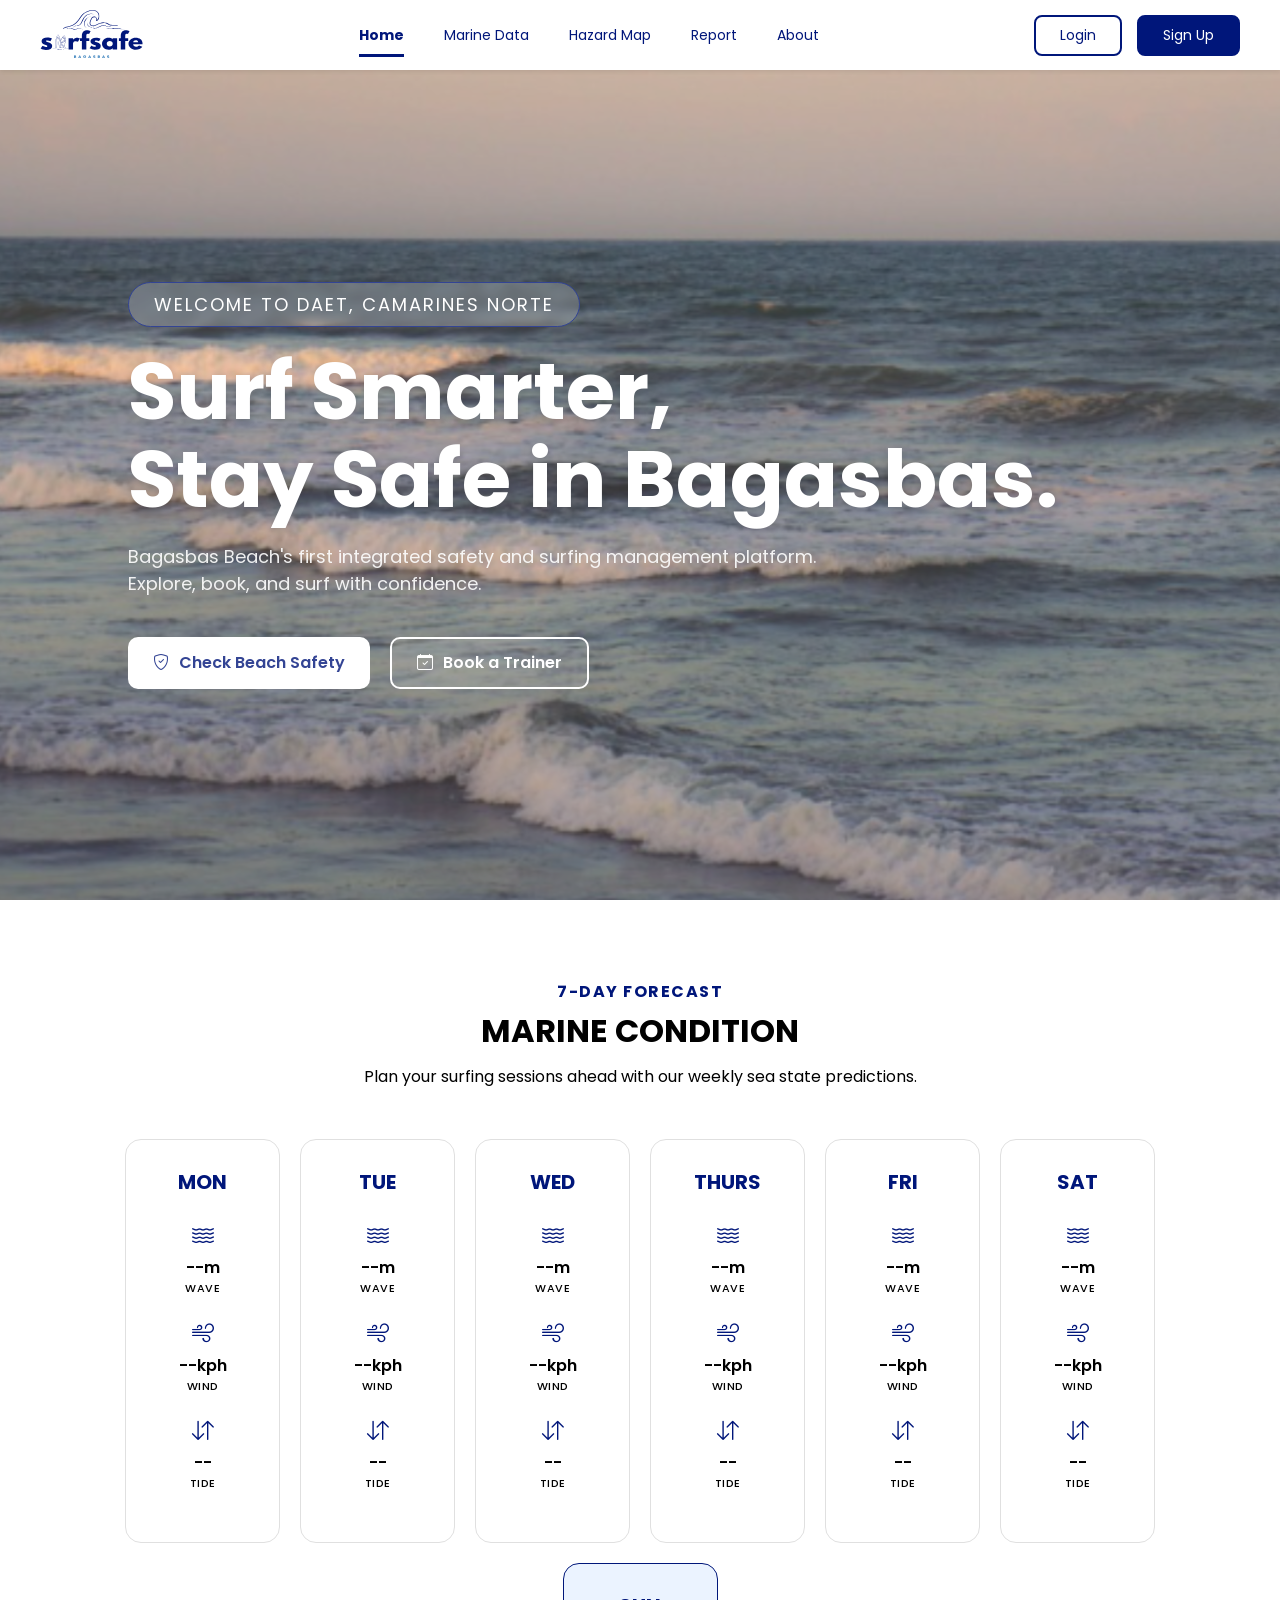
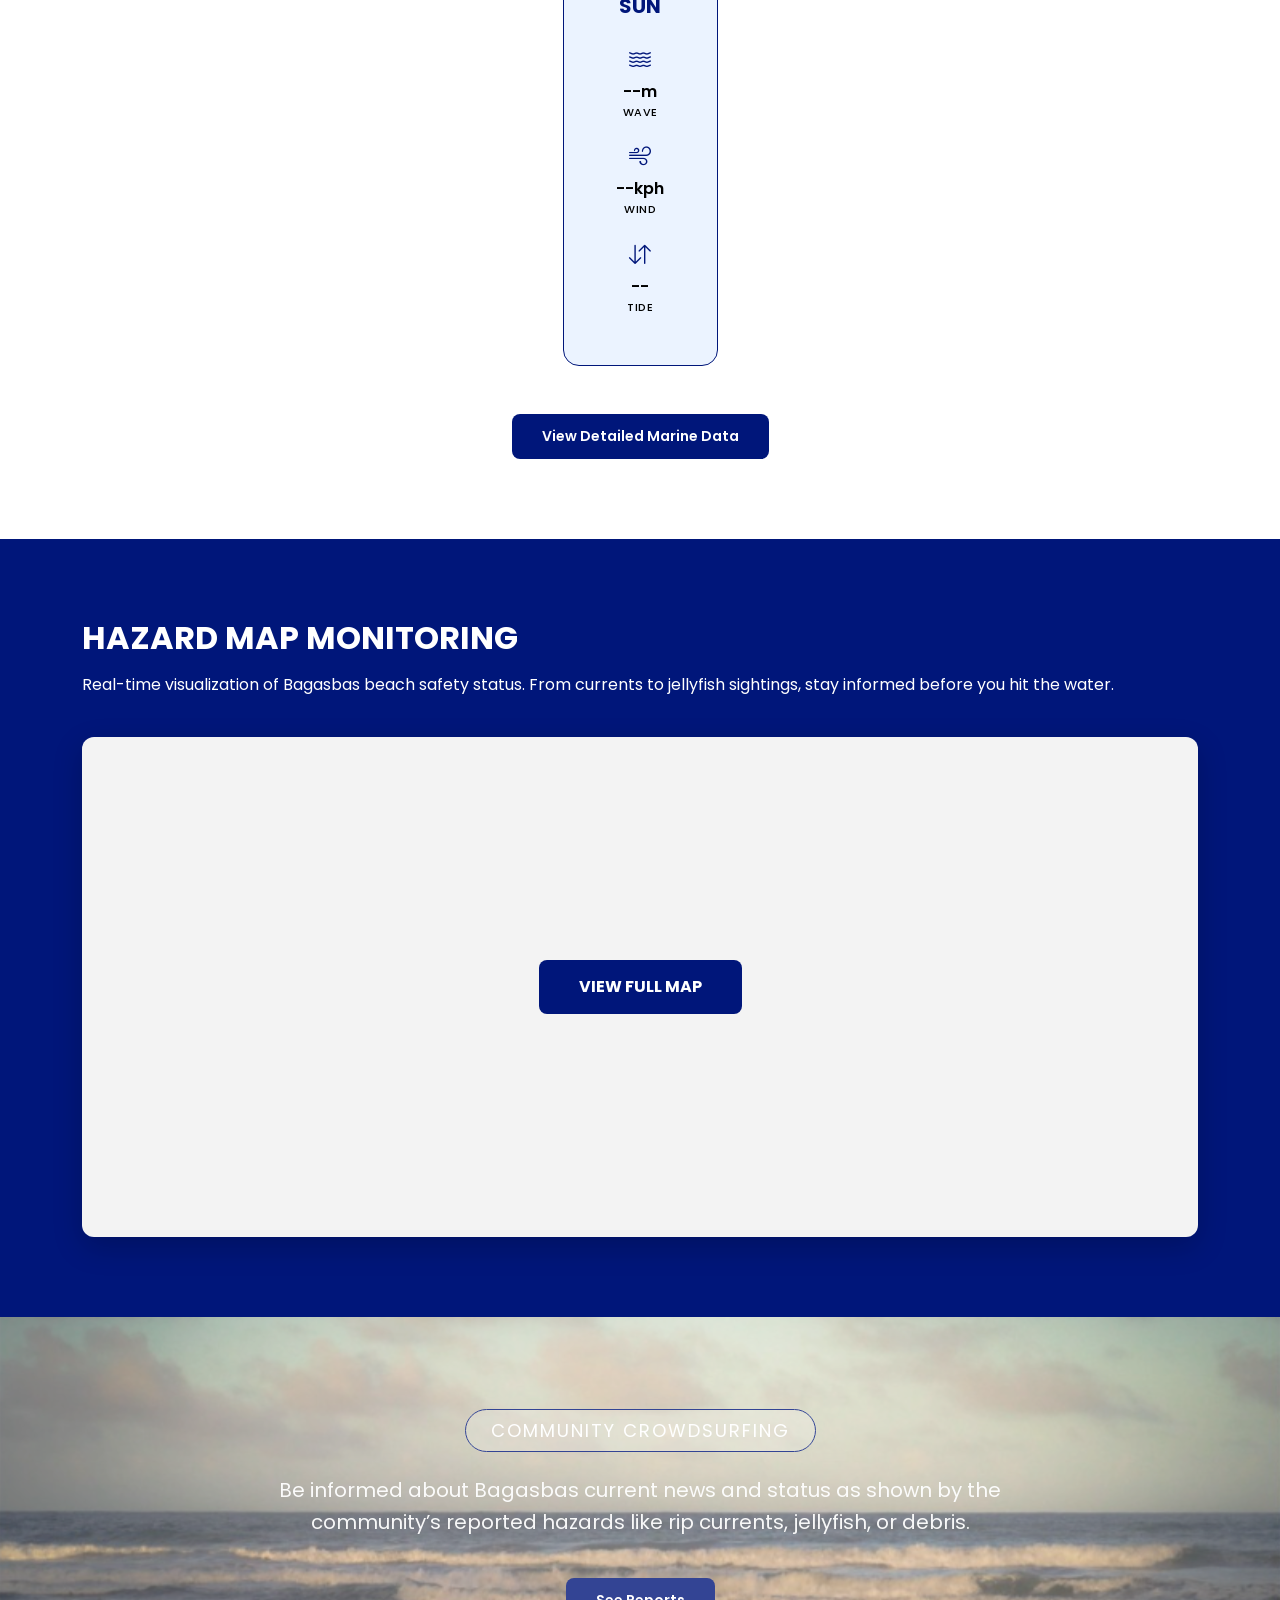
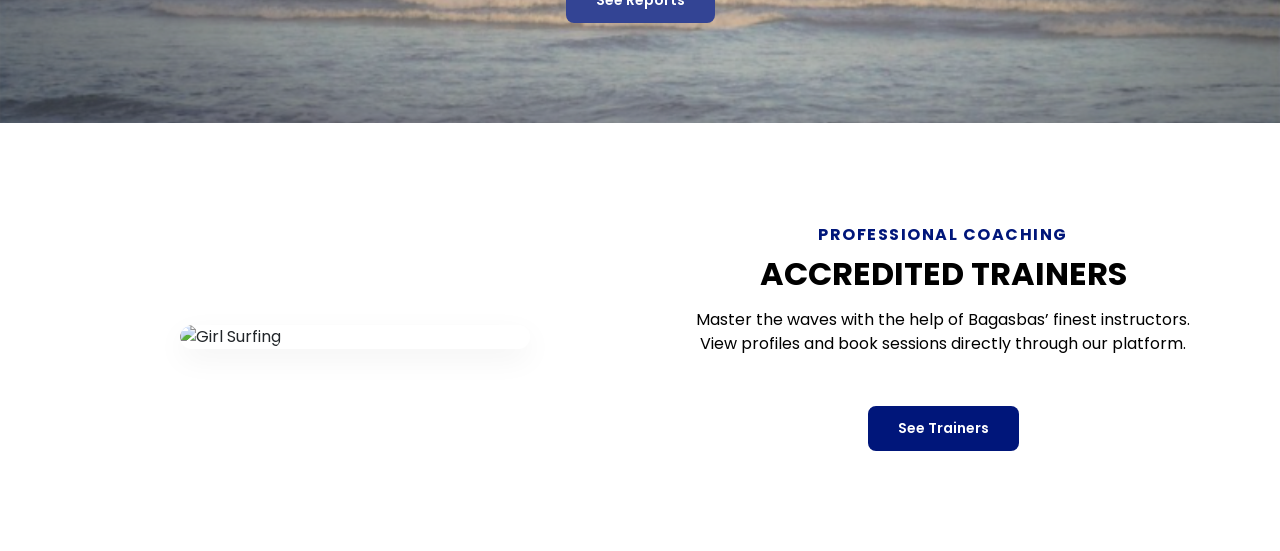
==== index.html @ c40738a1 "homepage updated" ====
<!DOCTYPE html>

<html lang="en">

    <head>

        <meta charset="UTF-8">
        <meta name="viewport" content="width=device-width, initial-scale=1.0">
        <title>SurfSafe - Home</title>

        <link href="https://cdn.jsdelivr.net/npm/bootstrap@5.3.0/dist/css/bootstrap.min.css" rel="stylesheet">
        <link href="https://cdn.jsdelivr.net/npm/bootstrap-icons@1.11.1/font/bootstrap-icons.css" rel="stylesheet">
        <link href="https://fonts.googleapis.com/css2?family=Poppins:wght@400;600;700&display=swap" rel="stylesheet">
        <link rel="stylesheet" href="style.css">

    </head>

    <body>

        <header class="navbar navbar-expand-md sticky-top shadow-sm">
            <div class="header-container">
                <img src="assets/logo.svg" alt="SurfSafe Logo" class="logo-icon">

                <button class="navbar-toggler custom-hamburger collapsed" type="button" data-bs-toggle="collapse" data-bs-target="#surfNavbar">
                    <div class="hamburger-lines">
                        <span class="line line1"></span>
                        <span class="line line2"></span>
                        <span class="line line3"></span>
                    </div>
                </button>

                <div class="collapse navbar-collapse" id="surfNavbar">
                    <nav class="nav-pages mx-auto">
                        <a href="index.html" class="active">Home</a>
                        <a href="marine_date.html">Marine Data</a>
                        <a href="hazard_map.html">Hazard Map</a>
                        <a href="report.html">Report</a>
                        <a href="about.html">About</a>
                    </nav>

                    <div class="auth-buttons">
                        <a href="login.html" class="btn-login">Login</a>
                        <a href="signup.html" class="btn-signup">Sign Up</a>
                    </div>
                </div>
            </div>
        </header>

        <main class="home-section">

            <!-- INTRO SECTION -->
            <section class="intro-content">

                <div class="welcome-badge">WELCOME TO DAET, CAMARINES NORTE</div>

                <h1 class="main-title">Surf Smarter,<br>Stay Safe in Bagasbas.</h1>
                <p class="content-description">Bagasbas Beach's first integrated safety and surfing management platform. Explore, book, and surf with confidence.</p>

                <div class="cta-btns">
                    <a href="hazard_map.html" class="btn-safety"><i class="bi bi-shield-check"></i> Check Beach Safety</a>
                    <a href="trainers.html" class="btn-trainer"><i class="bi bi-calendar-check"></i> Book a Trainer</a>
                </div>

            </section>

            <!-- MARINE FORECAST PREVIEW SECTION  -->
            <section class="marine-data-preview">
                <div class="container text-center">
                    
                    <div class="forecast-header">
                        <p class="forecast-badge">7-Day Forecast</p>
                        <h2 class="section-title">MARINE CONDITION</h2>
                        <p class="section-subtitle">Plan your surfing sessions ahead with our weekly sea state predictions.</p>
                    </div>

                    <div class="forecast-wrapper d-flex justify-content-center flex-wrap">
                        
                        <div class="forecast-card" data-day="1">
                            <h5 class="day-name">MON</h5>
                            
                            <div class="data-group">
                                <i class="bi bi-water"></i>
                                <span class="data-value"><span id="wave-mon">--</span>m</span>
                                <span class="data-label">WAVE</span>
                            </div>

                            <div class="data-group">
                                <i class="bi bi-wind"></i>
                                <span class="data-value"><span id="wind-mon">--</span>kph</span>
                                <span class="data-label">WIND</span>
                            </div>

                            <div class="data-group">
                                <i class="bi bi-arrow-down-up"></i>
                                <span class="data-value" id="tide-mon">--</span>
                                <span class="data-label">TIDE</span>
                            </div>
                        </div>

                        <div class="forecast-card" data-day="2">
                            <h5 class="day-name">TUE</h5>
                            
                           <div class="data-group">
                                <i class="bi bi-water"></i>
                                <span class="data-value"><span id="wave-tue">--</span>m</span>
                                <span class="data-label">WAVE</span>
                            </div>

                            <div class="data-group">
                                <i class="bi bi-wind"></i>
                                <span class="data-value"><span id="wind-tue">--</span>kph</span>
                                <span class="data-label">WIND</span>
                            </div>

                            <div class="data-group">
                                <i class="bi bi-arrow-down-up"></i>
                                <span class="data-value" id="tide-tue">--</span>
                                <span class="data-label">TIDE</span>
                            </div>
                        </div>

                        <div class="forecast-card" data-day="3">
                            <h5 class="day-name">WED</h5>
                            
                           <div class="data-group">
                                <i class="bi bi-water"></i>
                                <span class="data-value"><span id="wave-wed">--</span>m</span>
                                <span class="data-label">WAVE</span>
                            </div>

                            <div class="data-group">
                                <i class="bi bi-wind"></i>
                                <span class="data-value"><span id="wind-wed">--</span>kph</span>
                                <span class="data-label">WIND</span>
                            </div>

                            <div class="data-group">
                                <i class="bi bi-arrow-down-up"></i>
                                <span class="data-value" id="tide-wed">--</span>
                                <span class="data-label">TIDE</span>
                            </div>
                        </div>

                        <div class="forecast-card" data-day="4">
                            <h5 class="day-name">THURS</h5>
                            
                           <div class="data-group">
                                <i class="bi bi-water"></i>
                                <span class="data-value"><span id="wave-thurs">--</span>m</span>
                                <span class="data-label">WAVE</span>
                            </div>

                            <div class="data-group">
                                <i class="bi bi-wind"></i>
                                <span class="data-value"><span id="wind-thurs">--</span>kph</span>
                                <span class="data-label">WIND</span>
                            </div>

                            <div class="data-group">
                                <i class="bi bi-arrow-down-up"></i>
                                <span class="data-value" id="tide-thurs">--</span>
                                <span class="data-label">TIDE</span>
                            </div>
                        </div>

                        <div class="forecast-card" data-day="5">
                            <h5 class="day-name">FRI</h5>
                            
                           <div class="data-group">
                                <i class="bi bi-water"></i>
                                <span class="data-value"><span id="wave-fri">--</span>m</span>
                                <span class="data-label">WAVE</span>
                            </div>

                            <div class="data-group">
                                <i class="bi bi-wind"></i>
                                <span class="data-value"><span id="wind-fri">--</span>kph</span>
                                <span class="data-label">WIND</span>
                            </div>

                            <div class="data-group">
                                <i class="bi bi-arrow-down-up"></i>
                                <span class="data-value" id="tide-fri">--</span>
                                <span class="data-label">TIDE</span>
                            </div>
                        </div>

                        <div class="forecast-card" data-day="6">
                            <h5 class="day-name">SAT</h5>
                            
                           <div class="data-group">
                                <i class="bi bi-water"></i>
                                <span class="data-value"><span id="wave-sat">--</span>m</span>
                                <span class="data-label">WAVE</span>
                            </div>

                            <div class="data-group">
                                <i class="bi bi-wind"></i>
                                <span class="data-value"><span id="wind-sat">--</span>kph</span>
                                <span class="data-label">WIND</span>
                            </div>

                            <div class="data-group">
                                <i class="bi bi-arrow-down-up"></i>
                                <span class="data-value" id="tide-sat">--</span>
                                <span class="data-label">TIDE</span>
                            </div>
                        </div>

                        <div class="forecast-card" data-day="0">
                            <h5 class="day-name">SUN</h5>
                            
                           <div class="data-group">
                                <i class="bi bi-water"></i>
                                <span class="data-value"><span id="wave-sun">--</span>m</span>
                                <span class="data-label">WAVE</span>
                            </div>

                            <div class="data-group">
                                <i class="bi bi-wind"></i>
                                <span class="data-value"><span id="wind-sun">--</span>kph</span>
                                <span class="data-label">WIND</span>
                            </div>

                            <div class="data-group">
                                <i class="bi bi-arrow-down-up"></i>
                                <span class="data-value" id="tide-sun">--</span>
                                <span class="data-label">TIDE</span>
                            </div>
                        </div>

                    </div>

                    <div class="mt-5">
                        <a href="marine_data.html" class="btn-detailed">View Detailed Marine Data</a>
                    </div>

                </div>
            </section>

            <!-- HAZARD MAP PREVIEW SECTION -->
            <section class="hazard-map-preview">
                <div class="container">
                    
                    <div class="hazard-header text-start">
                        <h2 class="hazard-section-title">HAZARD MAP MONITORING</h2>
                        <p class="hazard-section-subtitle">Real-time visualization of Bagasbas beach safety status. From currents to jellyfish sightings, stay informed before you hit the water.</p>
                    </div>

                    <div class="map-container">
                        <div id="hazard-map-api" class="map-placeholder d-flex align-items-center justify-content-center">
                            <a href="hazard_map.html" class="btn-full-map">VIEW FULL MAP</a>
                        </div>
                    </div>

                </div>
            </section>

            <!-- REPORTS PREVIEW SECTION -->
            <section class="reports-preview">
                <div class="container text-center">
                    
                    <div class="report-badge-container">
                        <span class="report-badge">COMMUNITY CROWDSURFING</span>
                    </div>

                    <h2 class="report-description">Be informed about Bagasbas current news and status as shown by the community’s reported hazards like rip currents, jellyfish, or debris.</h2>

                    <div class="report-actions">
                        <a href="reports.html" class="btn-see-reports">See Reports</a>
                    </div>

                </div>
            </section>

               <!-- TRAINERS PREVIEW SECTION -->
            <section class="trainers-preview">
                <div class="container">
                    <div class="row align-items-center">
                        
                        <div class="col-md-6 mb-4 mb-md-0">
                            <div class="trainer-img-wrapper">
                                <img src="assets/surfer.svg" alt="Girl Surfing" class="girl-img-surf">
                            </div>
                        </div>

                        <div class="col-md-6 text-center text-md-center ps-md-5">
                            <p class="trainer-badge">PROFESSIONAL COACHING</p>
                            <h2 class="trainer-section-title">ACCREDITED TRAINERS</h2>
                            <p class="trainer-section-description">Master the waves with the help of Bagasbas’ finest instructors. View profiles and book sessions directly through our platform.</p>
                            
                            <div class="mt-5">
                                <a href="trainers.html" class="btn-see-trainers">See Trainers</a>
                            </div>
                        </div>

                    </div>
                </div>
            </section>

        </main>

    </body>

    <script src="https://cdn.jsdelivr.net/npm/bootstrap@5.3.0/dist/js/bootstrap.bundle.min.js"></script>
    <script src="script.js"></script>

</html>
---- style.css ----
:root {
    --surf-navy: #00167A;
    --surf-lightblue: #EBF3FF;
    --surf-white: #FFFFFF;
    --surf-black: #000000;
    --surf-border: #e0e0e0;
    --surf-gray: #F3F3F3;

    --font-family: 'Poppins', sans-serif;
}


body {
    font-family: var(--font-family);
    margin: 0;
    background: var(--surf-white);
}

.navbar {
    background-color: var(--surf-white);
    padding: 0;
    height: 70px;
    display: flex;
    align-items: center;
    width: 100%;
}

.logo-icon {
    height: 50px;
    width: auto;
    margin-right: 0;
}

.header-container {
    width: 100%;
    margin: 0 auto;
    padding: 0 40px;
    display: flex;
    align-items: center;
    justify-content: space-between;
}

.nav-pages {
    display: flex;
    gap: 40px;
    height: 100%;
    align-items: center;
    justify-content: center;
}

.nav-pages a {
    text-decoration: none;
    color: var(--surf-navy);
    font-weight: 400;
    font-size: 14px;
    padding: 8px 0; 
    display: flex;
    align-items: center;
    border-bottom: 3px solid transparent;
    margin-top: 3px;
}

.nav-pages a:hover, .nav-pages a.active {
    color: var(--surf-navy);
    font-weight: 700;
    border-bottom: 3px solid var(--surf-navy);
}

.nav-wrapper {
    display: flex;
    align-items: center;
    height: 100%;
}

.auth-buttons {
    margin-left: 0;
    display: flex;
    align-items: center;
    gap: 15px;
}

.btn-login {
    color: var(--surf-navy);
    border: 2px solid var(--surf-navy);
    background: var(--surf-white);
    padding: 8px 24px;
    border-radius: 8px;
    font-weight: 400;
    font-size: 14px;
    text-decoration: none;
}

.btn-signup {
    background-color: var(--surf-navy);
    color: var(--surf-white) !important;
    border: 2px solid var(--surf-navy);
    padding: 8px 24px;
    border-radius: 8px;
    font-weight: 400;
    font-size: 14px;
    text-decoration: none;
}

.main-content {
    flex: 1;
    display: flex;
    align-items: center;
    justify-content: center;
    padding: 20px;
}

.login-card, .signup-card {
    background: var(--surf-white);
    width: 100%;
    max-width: 450px; 
    padding: 3rem 2.5rem;
    border-radius: 20px;
    text-align: center;
}

.logo-wrapper {
    width: 70px;
    height: auto;
    border-radius: 15px;
    display: flex;
    align-items: center;
    justify-content: center;
    margin: 0 auto 2.5rem auto; 
}

.logo-wrapper img {
    height: 180px;
    width: auto;
    object-fit: contain;
}
        
.introTagline {
    font-family: var(--font-family);
    font-size: 25px;
    font-weight: 600;
    color: var(--surf-black);
    margin-bottom: 30px;
}

.form-group {
    text-align: left;
    margin-bottom: 20px;
}

.form-label {
    font-size: 14px;
    font-weight: 400;
    color: var(--surf-black);
    margin-bottom: 8px;
}

.form-control {
    background-color: var(--surf-gray);
    border: 1px solid transparent;
    border-radius: 10px;
    padding: 12px 16px;
    font-size: 14px;
    transition: all 0.2s;
}

.form-control:focus {
    background-color: var(--surf-white);
    border-color: var(--surf-navy);
    box-shadow: 0 0 0 4px rgba(0, 22, 122, 0.05);
    outline: none;
}

.form-options {
    display: flex;
    justify-content: space-between;
    align-items: center;
    margin-bottom: 24px;
    font-size: 13px;
}

.remember-me input {
    cursor: pointer;
    accent-color: var(--surf-navy);
}

.forgot-pass {
    color: var(--surf-navy);
    text-decoration: none;
    font-weight: 400;
}


.loginBtn, .signupBtn {
    background-color: var(--surf-navy);
    color: var(--surf-white);
    width: 100%;
    padding: 10px;
    border-radius: 10px;
    border: none;
    font-weight: 400;
    font-size: 14px;
    margin-top: 10px;
    cursor: pointer;
    margin-bottom: 15px;
}

.loginBtn:hover, .signupBtn:hover {
    opacity: 0.9;
}

.signup-link, .login-link {
    margin-top: 24px;
    font-size: 14px;
    color: var(--surf-black);
}

.signup-link a, .login-link a{
    color: var(--surf-navy);
    text-decoration: none;
    font-weight: 600;
}

 .role-container {
    text-align: left;
    margin-bottom: 25px;
}

.role-label {
    font-size: 14px;
    font-weight: 500;
    color: var(--surf-black);
    margin-bottom: 8px;
    display: block;
}

.type-selector {
    display: flex;
    background: var(--surf-gray);
    border-radius: 12px;
    padding: 4px;
    margin-bottom: 25px;
}

.type-btn {
    flex: 1;
    padding: 10px;
    border: none;
    background: var(--surf-white);
    border-radius: 8px;
    font-size: 14px;
    font-weight: 500;
    color: var(--surf-black);
    transition: all 0.3s ease;
}

.type-btn.active {
    background: var(--surf-navy);
    color: var(--surf-white);
    box-shadow: 0 2px 8px rgba(0,0,0,0.1);
}

.name-row {
    display: flex;
    gap: 15px;
}

.name-row .form-group {
    flex: 1;
}

.home-section {
    display: block; 
    width: 100%;
}

.intro-content {
    background-image: url('assets/Bagasbas.svg');
    background-size: cover;
    background-position: center;
    background-repeat: no-repeat;
    min-height: calc(100vh - 70px); 
    width: 100%;
    display: flex;
    flex-direction: column;
    align-items: flex-start; 
    justify-content: center;
    padding: 0 10%; 
    color: var(--surf-white);
    opacity: 0.8;
}

.welcome-badge, .report-badge {
    background: rgba(255, 255, 255, 0.2);
    backdrop-filter: blur(5px);
    border: 1px solid var(--surf-navy);
    padding: 8px 25px;
    border-radius: 50px;
    font-size: 18px;
    font-weight: 400;
    margin-bottom: 20px;
    letter-spacing: 2px;
}

.main-title {
    font-size: 80px; 
    font-weight: 700;
    line-height: 1.1;
    margin-bottom: 20px;
    text-shadow: 0 2px 10px rgba(0,0,0,0.2);
}

.content-description {
    font-size: 18px;
    max-width: 700px;
    margin-bottom: 40px;
    opacity: 0.9;
}

.cta-btns {
    display: flex;
    gap: 20px;
}

.btn-safety {
    background-color: var(--surf-white);
    color: var(--surf-navy);
    padding: 12px 25px;
    border-radius: 10px;
    text-decoration: none;
    font-weight: 600;
    display: flex;
    align-items: center;
    gap: 10px;
    transition: 0.3s;
}

.btn-trainer {
    background: rgba(255, 255, 255, 0.1);
    color: var(--surf-white);
    border: 2px solid var(--surf-white);
    padding: 12px 25px;
    border-radius: 10px;
    text-decoration: none;
    font-weight: 600;
    display: flex;
    align-items: center;
    gap: 10px;
    transition: 0.3s;
}

.btn-safety:hover, .btn-trainer:hover {
    transform: translateY(-3px);
}

.marine-data-preview {
    padding: 80px 0;
    background-color: var(--surf-white);
}

.forecast-badge, .trainer-badge {
    color: var(--surf-navy);
    text-transform: uppercase;
    font-weight: 700;
    letter-spacing: 1.5px;
    margin-bottom: 8px;
}

.section-title, .trainer-section-title {
    font-weight: 700;
    font-size: 32px;
    color: var(--surf-black);
    margin-bottom: 15px;
}

.section-subtitle, .trainer-section-description  {
    color: var(--surf-black);
    font-size: 16px;
    max-width: 600px;
    margin: 0 auto 50px auto;
}

.forecast-wrapper {
    gap: 20px;
}

.forecast-card {
    background: var(--surf-white);
    border: 1px solid var(--surf-border);
    border-radius: 16px;
    width: 155px;
    padding: 30px 10px;
    transition: transform 0.2s ease;
}

.forecast-card.active {
    background-color: var(--surf-lightblue);
    border-color: var(--surf-navy);
}

.day-name {
    font-weight: 700;
    color: var(--surf-navy);
    margin-bottom: 25px;
}

.data-group {
    display: flex;
    flex-direction: column;
    align-items: center;
    margin-bottom: 20px;
}

.data-group i {
    font-size: 22px;
    color: var(--surf-navy);
    margin-bottom: 4px;
}

.data-value {
    font-weight: 600;
    font-size: 16px;
    color: var(--surf-black);
}

.data-label {
    font-size: 11px;
    color: var(--surf-black);
    font-weight: 500;
    letter-spacing: 0.5px;
}

.btn-detailed, .btn-see-reports, .btn-see-trainers {
    background-color: var(--surf-navy);
    color: var(--surf-white);
    padding: 12px 30px;
    border-radius: 8px;
    text-decoration: none;
    font-weight: 600;
    font-size: 14px;
    display: inline-block;
}

.btn-detailed:hover, .btn-full-map:hover, .btn-see-reports:hover, .btn-see-trainers:hover  {
    background-color: #000f5a;
    color: white;
}

.hazard-map-preview {
    background-color: var(--surf-navy); 
    padding: 80px 0;
    color: var(--surf-white);
}

.hazard-header {
    margin-bottom: 40px;
}

.hazard-section-title {
    font-weight: 700;
    font-size: 32px;
    color: var(--surf-white);
    margin-bottom: 15px;
}

.hazard-section-subtitle {
    color: var(--surf-white);
    font-size: 16px;
    max-width: 1200px;
    margin: 5 auto 50px auto;
}

.map-container {
    width: 100%;
    border-radius: 12px;
    overflow: hidden;
    box-shadow: 0 10px 30px rgba(0, 0, 0, 0.2);
}

.map-placeholder {
    height: 500px; 
    width: 100%;
    background-color: var(--surf-gray); /* PLACE HOLDER ONLY) */
    background-size: cover;
    background-position: center;
    position: relative;
}

.btn-full-map {
    background-color: var(--surf-navy);
    color: var(--surf-white);
    padding: 15px 40px;
    border-radius: 8px;
    text-decoration: none;
    font-weight: 700;
    font-size: 16px;
    border: none;
    transition: all 0.3s ease;
    z-index: 10;
}

.reports-preview {
    background-image: url('assets/crowdsurfing_bg.svg');
    background-size: cover;
    background-position: center;
    padding: 100px 0;
    color: var(--surf-white);
    opacity: 0.8;
}

.report-badge-container {
    margin-bottom: 30px;
}

.report-description {
    font-size: 20px;
    font-weight: 400;
    max-width: 800px;
    margin: 0 auto 40px auto;
    line-height: 1.6;
    opacity: 0.95;
}

.trainers-preview {
    padding: 100px 0;
    background-color: var(--surf-white);
}

.trainers-preview .row {
    display: flex;
    align-items: center;
}

.trainer-img-wrapper {
    border-radius: 20px;
    overflow: hidden;
    box-shadow: 0 10px 30px rgba(0, 0, 0, 0.05);
    max-width: 350px; 
    margin: 0 auto;
}

.girl-img-surf {
    width: 100%;
    height: auto;
    object-fit: cover;
    border-radius: 20px;
}


/* RESPONSIVENESS */
@media (max-width: 992px) {
    .main-title {
        font-size: 56px;
    }
    
    .nav-pages {
        gap: 20px;
    }

    .header-container {
        padding: 0 20px;
    }
}

@media (max-width: 768px) {
    
    .header-container {
        flex-direction: row !important; 
        justify-content: space-between;
        align-items: center;
        padding: 0 20px !important;
        height: 70px; 
        position: relative;
    }

    .custom-hamburger {
        border: none;
        background: transparent;
        padding: 0;
        cursor: pointer;
    }

    .hamburger-lines {
        display: flex;
        height: 20px;
        width: 25px;
        flex-direction: column;
        justify-content: space-between;
    }

    .line {
        display: block;
        height: 3px;
        width: 100%;
        background: var(--surf-navy);
        border-radius: 10px;
        transition: all 0.3s ease-in-out;
    }

    .custom-hamburger:not(.collapsed) .line1 { transform: translateY(8px) rotate(45deg); }
    .custom-hamburger:not(.collapsed) .line2 { opacity: 0; }
    .custom-hamburger:not(.collapsed) .line3 { transform: translateY(-9px) rotate(-45deg); }

    .navbar-collapse {
        background-color: var(--surf-white); 
        position: absolute; 
        top: 70px; 
        left: 0;
        width: 100%;
        z-index: 9999; 
        padding: 20px;
        box-shadow: 0 10px 15px rgba(0,0,0,0.1);
    }

    .intro-content {
        padding: 40px 5%;
        text-align: center;
        align-items: center;
    }

    .main-title {
        font-size: 38px;
    }

    .content-description {
        font-size: 16px;
    }

    .forecast-wrapper {
        display: grid;
        grid-template-columns: repeat(2, 1fr); 
        gap: 15px;
        justify-items: center;
        padding: 0 10px;
    }

    .forecast-card {
        width: 100%;
        max-width: 160px;
        height: auto; 
        padding: 20px 10px;
    }

    .nav-pages {
        flex-direction: column;
        gap: 15px !important;
        padding-bottom: 20px;
    }

    .nav-pages a {
        border-bottom: none !important;
        width: 100%;
        text-align: center;
    }

    .auth-buttons {
        flex-direction: column;
        width: 100%;
        gap: 10px;
    }

    .btn-login, .btn-signup {
        width: 100%;
        text-align: center;
    }

    .welcome-badge, .report-badge {
        font-size: 14px; 
        padding: 6px 15px;
        letter-spacing: 1px; 
        display: inline-block; 
        max-width: 90%; 
        line-height: 1.4; 
    }
}

@media (max-width: 480px) {
    .main-title {
        font-size: 30px;
    }

    .forecast-wrapper {
        grid-template-columns: 1fr; 
    }

    .welcome-badge {
        font-size: 14px;
        padding: 5px 15px;
    }

    .report-badge {
        font-size: 12px; 
        letter-spacing: 0.5px; 
        padding: 4px 12px;
        margin-bottom: 15px;
        white-space: normal; 
        height: auto; 
    }
}
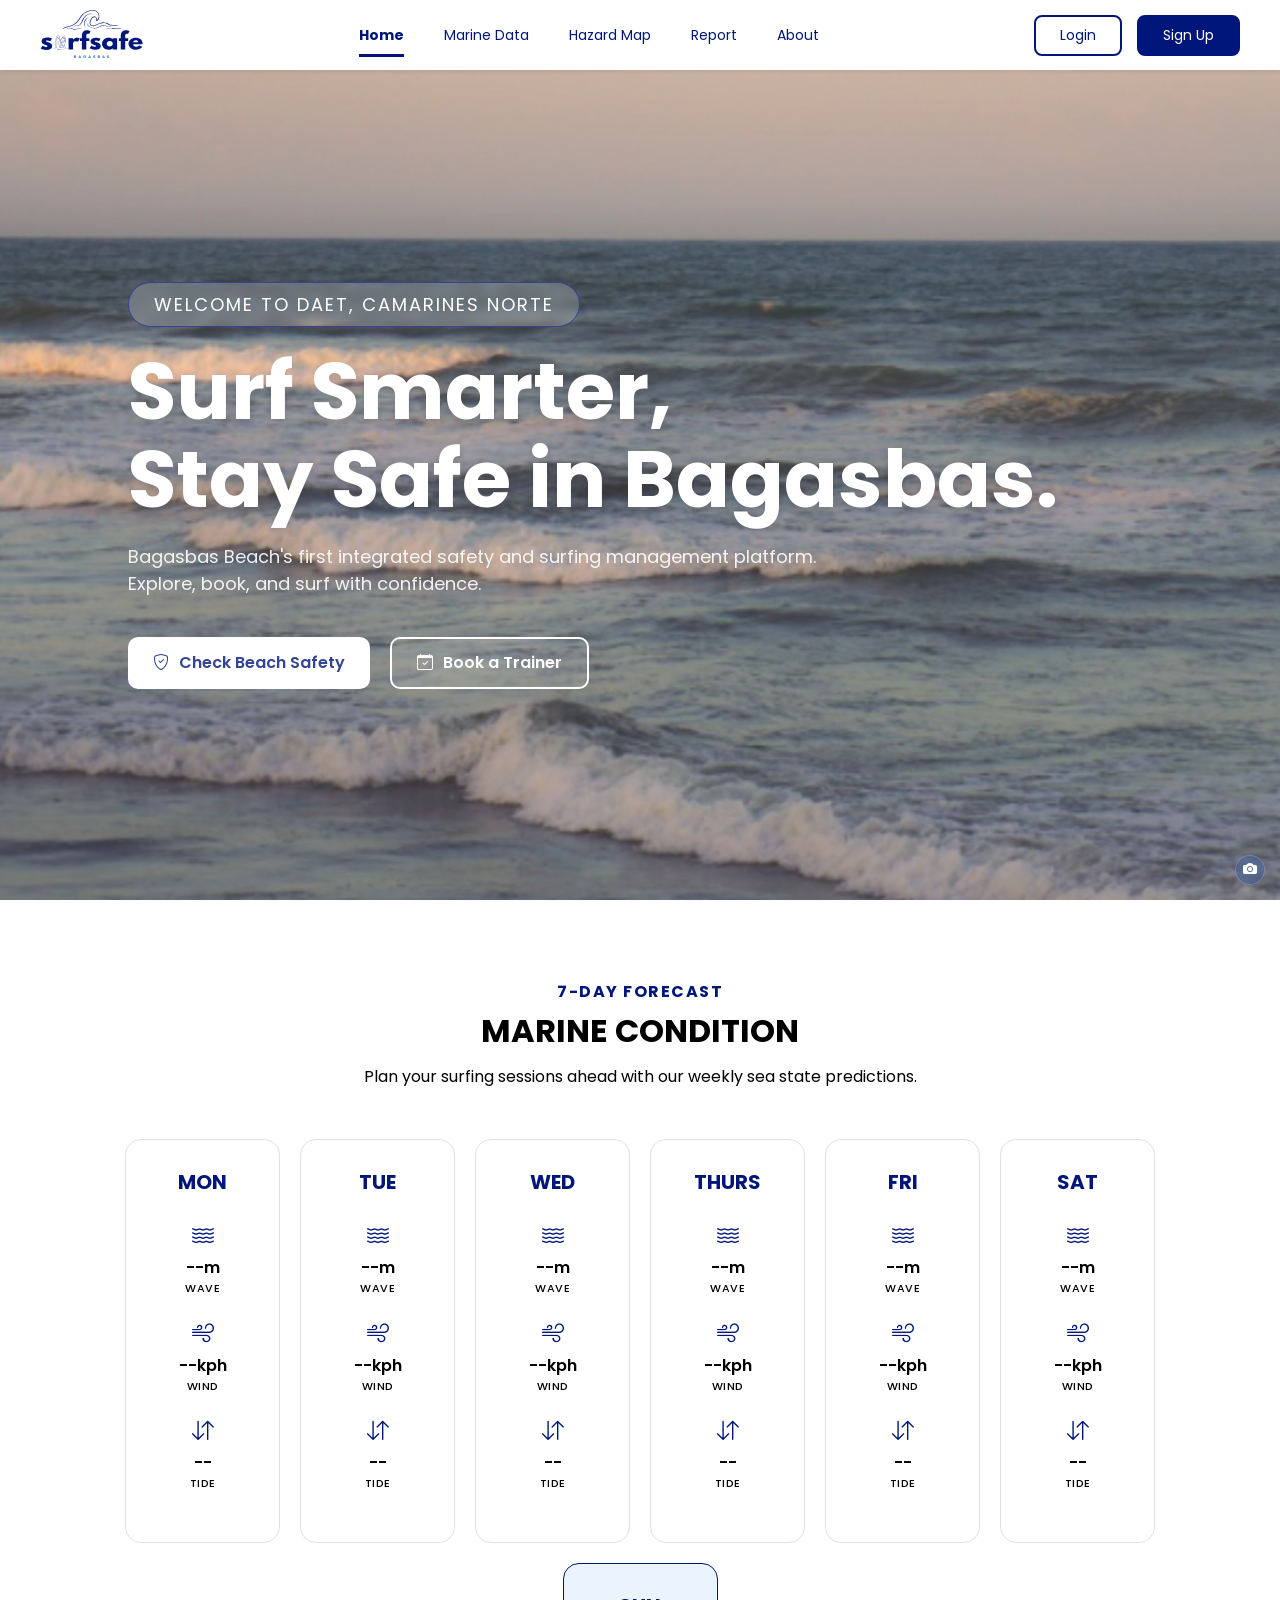
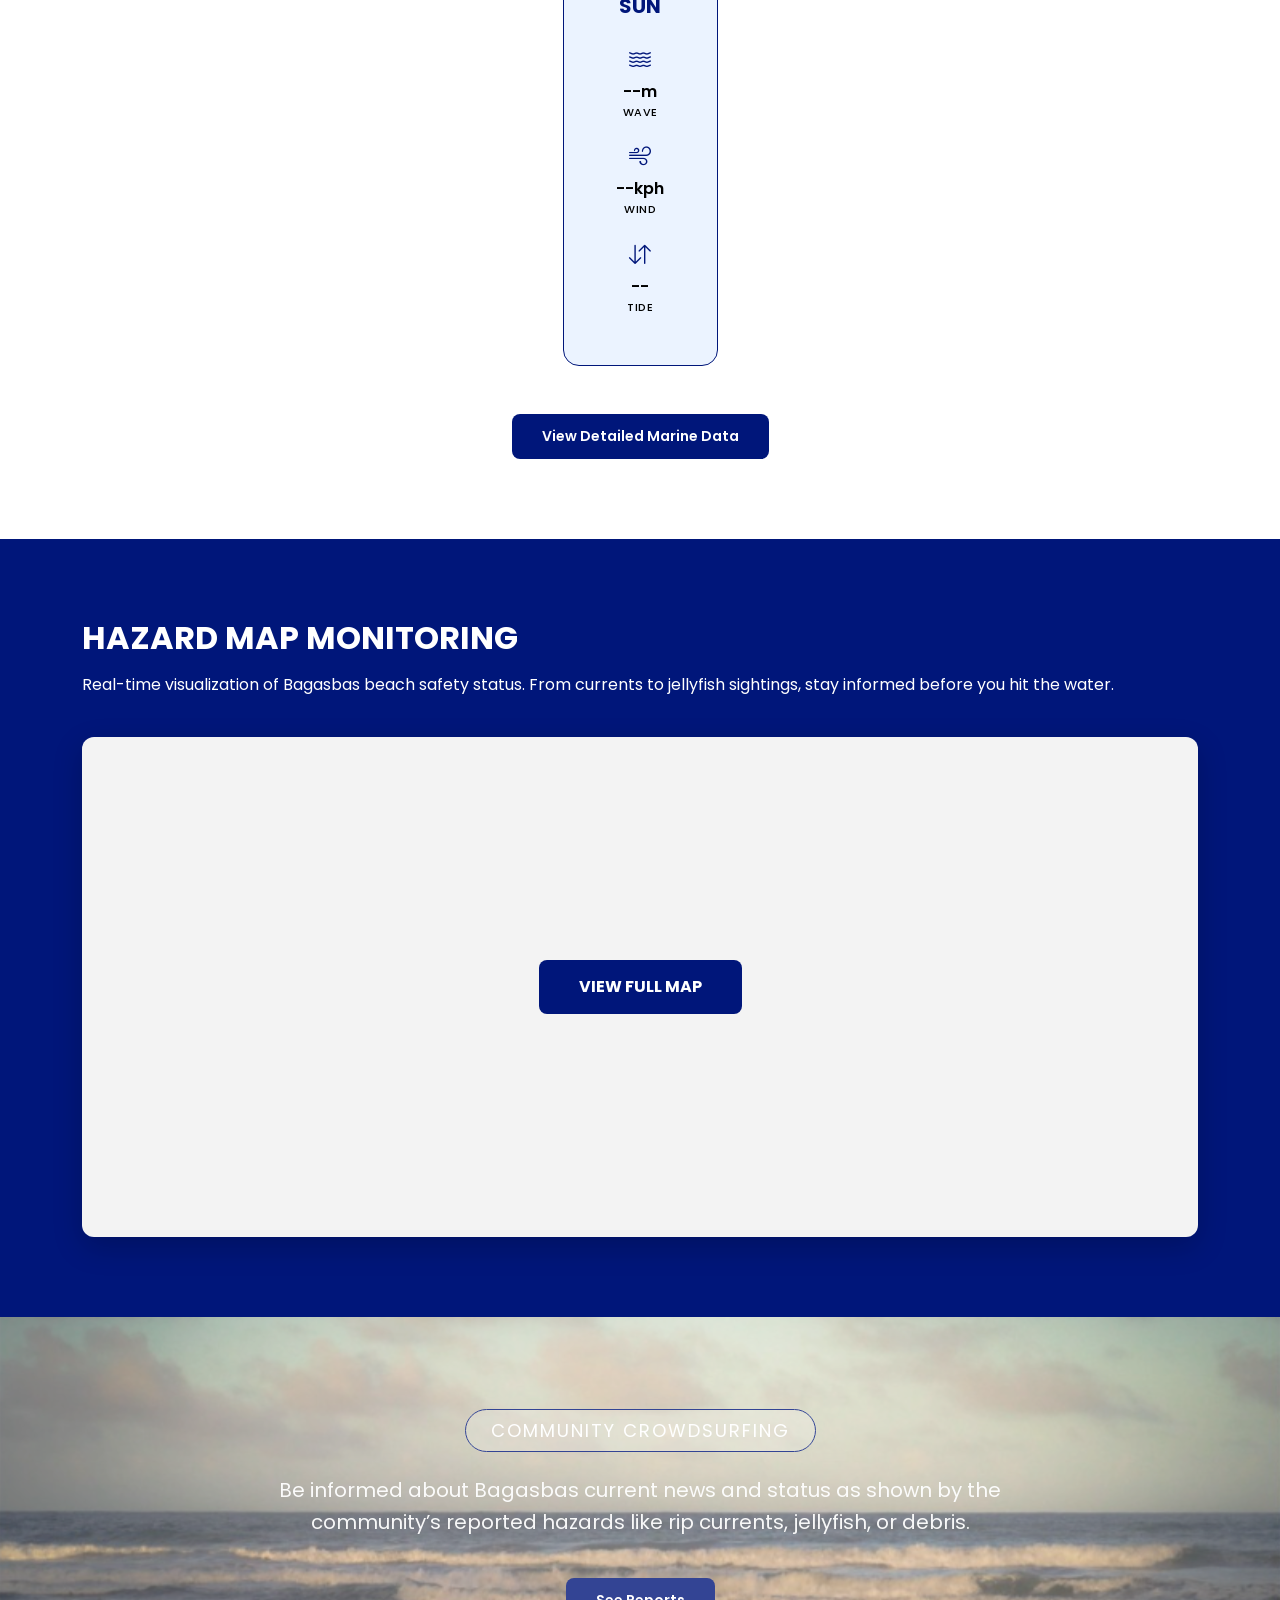
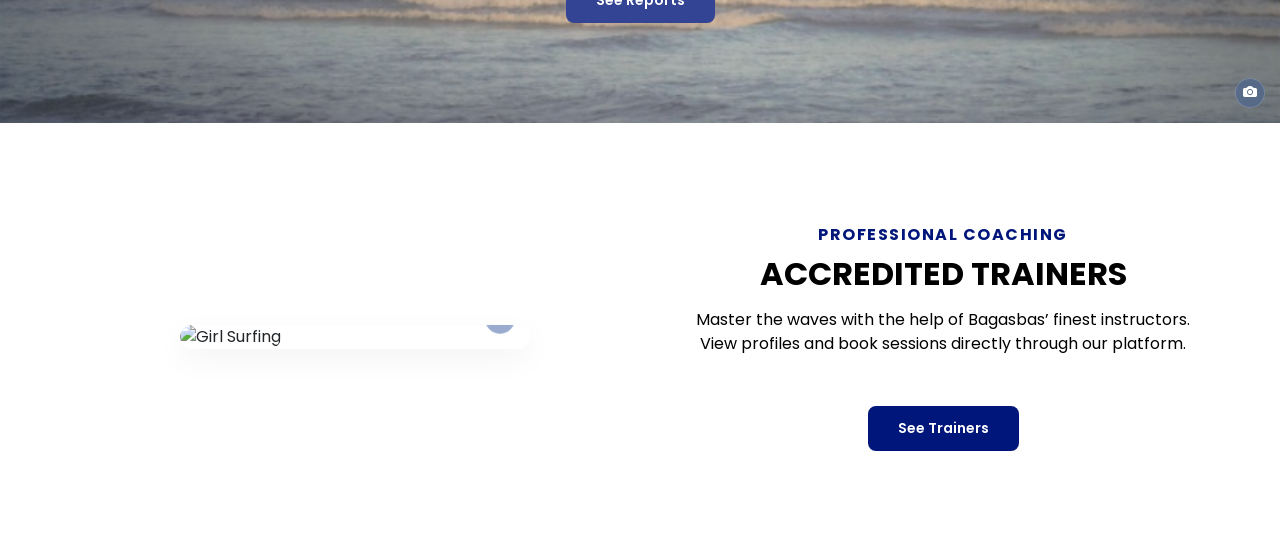
==== commit e4f2f49d: "Updated login.html, admin_dashboard.html added, read the comments" ====
--- a/index.html
+++ b/index.html
@@ -32,10 +32,12 @@
                 <div class="collapse navbar-collapse" id="surfNavbar">
                     <nav class="nav-pages mx-auto">
                         <a href="index.html" class="active">Home</a>
-                        <a href="marine_date.html">Marine Data</a>
+                        <a href="marine_data.html">Marine Data</a>
                         <a href="hazard_map.html">Hazard Map</a>
                         <a href="report.html">Report</a>
                         <a href="about.html">About</a>
+                        <a href="trainers.html" id="nav-book-trainer" class="d-none">Trainers</a>
+                        <a href="my_bookings.html" id="nav-my-bookings" class="d-none">My Bookings</a>
                     </nav>
 
                     <div class="auth-buttons">
@@ -58,8 +60,12 @@
 
                 <div class="cta-btns">
                     <a href="hazard_map.html" class="btn-safety"><i class="bi bi-shield-check"></i> Check Beach Safety</a>
-                    <a href="trainers.html" class="btn-trainer"><i class="bi bi-calendar-check"></i> Book a Trainer</a>
-                </div>
+                    <a href="#" class="btn-trainer"><i class="bi bi-calendar-check"></i> Book a Trainer</a>
+                </div>
+
+                <a href="#" class="photo-credit-btn" data-bs-toggle="tooltip" title="Photography by @Sebastian Concina">
+                    <i class="bi bi-camera-fill"></i>
+                </a>
 
             </section>
 
@@ -72,164 +78,32 @@
                         <h2 class="section-title">MARINE CONDITION</h2>
                         <p class="section-subtitle">Plan your surfing sessions ahead with our weekly sea state predictions.</p>
                     </div>
-
-                    <div class="forecast-wrapper d-flex justify-content-center flex-wrap">
-                        
-                        <div class="forecast-card" data-day="1">
-                            <h5 class="day-name">MON</h5>
-                            
-                            <div class="data-group">
-                                <i class="bi bi-water"></i>
-                                <span class="data-value"><span id="wave-mon">--</span>m</span>
-                                <span class="data-label">WAVE</span>
+ 
+                    <div class="forecast-wrapper d-flex justify-content-center flex-wrap" id="forecastContainer"></div>
+
+                        <template id="forecastCardTemplate">
+                            <div class="forecast-card">
+                                <h5 class="day-name"></h5>
+                                
+                                <div class="data-group">
+                                    <i class="bi bi-water"></i>
+                                    <span class="data-value"><span class="wave-val">--</span>m</span>
+                                    <span class="data-label">WAVE</span>
+                                </div>
+
+                                <div class="data-group">
+                                    <i class="bi bi-wind"></i>
+                                    <span class="data-value"><span class="wind-val">--</span>kph</span>
+                                    <span class="data-label">WIND</span>
+                                </div>
+
+                                <div class="data-group">
+                                    <i class="bi bi-arrow-down-up"></i>
+                                    <span class="data-value tide-val">--</span>
+                                    <span class="data-label">TIDE</span>
+                                </div>
                             </div>
-
-                            <div class="data-group">
-                                <i class="bi bi-wind"></i>
-                                <span class="data-value"><span id="wind-mon">--</span>kph</span>
-                                <span class="data-label">WIND</span>
-                            </div>
-
-                            <div class="data-group">
-                                <i class="bi bi-arrow-down-up"></i>
-                                <span class="data-value" id="tide-mon">--</span>
-                                <span class="data-label">TIDE</span>
-                            </div>
-                        </div>
-
-                        <div class="forecast-card" data-day="2">
-                            <h5 class="day-name">TUE</h5>
-                            
-                           <div class="data-group">
-                                <i class="bi bi-water"></i>
-                                <span class="data-value"><span id="wave-tue">--</span>m</span>
-                                <span class="data-label">WAVE</span>
-                            </div>
-
-                            <div class="data-group">
-                                <i class="bi bi-wind"></i>
-                                <span class="data-value"><span id="wind-tue">--</span>kph</span>
-                                <span class="data-label">WIND</span>
-                            </div>
-
-                            <div class="data-group">
-                                <i class="bi bi-arrow-down-up"></i>
-                                <span class="data-value" id="tide-tue">--</span>
-                                <span class="data-label">TIDE</span>
-                            </div>
-                        </div>
-
-                        <div class="forecast-card" data-day="3">
-                            <h5 class="day-name">WED</h5>
-                            
-                           <div class="data-group">
-                                <i class="bi bi-water"></i>
-                                <span class="data-value"><span id="wave-wed">--</span>m</span>
-                                <span class="data-label">WAVE</span>
-                            </div>
-
-                            <div class="data-group">
-                                <i class="bi bi-wind"></i>
-                                <span class="data-value"><span id="wind-wed">--</span>kph</span>
-                                <span class="data-label">WIND</span>
-                            </div>
-
-                            <div class="data-group">
-                                <i class="bi bi-arrow-down-up"></i>
-                                <span class="data-value" id="tide-wed">--</span>
-                                <span class="data-label">TIDE</span>
-                            </div>
-                        </div>
-
-                        <div class="forecast-card" data-day="4">
-                            <h5 class="day-name">THURS</h5>
-                            
-                           <div class="data-group">
-                                <i class="bi bi-water"></i>
-                                <span class="data-value"><span id="wave-thurs">--</span>m</span>
-                                <span class="data-label">WAVE</span>
-                            </div>
-
-                            <div class="data-group">
-                                <i class="bi bi-wind"></i>
-                                <span class="data-value"><span id="wind-thurs">--</span>kph</span>
-                                <span class="data-label">WIND</span>
-                            </div>
-
-                            <div class="data-group">
-                                <i class="bi bi-arrow-down-up"></i>
-                                <span class="data-value" id="tide-thurs">--</span>
-                                <span class="data-label">TIDE</span>
-                            </div>
-                        </div>
-
-                        <div class="forecast-card" data-day="5">
-                            <h5 class="day-name">FRI</h5>
-                            
-                           <div class="data-group">
-                                <i class="bi bi-water"></i>
-                                <span class="data-value"><span id="wave-fri">--</span>m</span>
-                                <span class="data-label">WAVE</span>
-                            </div>
-
-                            <div class="data-group">
-                                <i class="bi bi-wind"></i>
-                                <span class="data-value"><span id="wind-fri">--</span>kph</span>
-                                <span class="data-label">WIND</span>
-                            </div>
-
-                            <div class="data-group">
-                                <i class="bi bi-arrow-down-up"></i>
-                                <span class="data-value" id="tide-fri">--</span>
-                                <span class="data-label">TIDE</span>
-                            </div>
-                        </div>
-
-                        <div class="forecast-card" data-day="6">
-                            <h5 class="day-name">SAT</h5>
-                            
-                           <div class="data-group">
-                                <i class="bi bi-water"></i>
-                                <span class="data-value"><span id="wave-sat">--</span>m</span>
-                                <span class="data-label">WAVE</span>
-                            </div>
-
-                            <div class="data-group">
-                                <i class="bi bi-wind"></i>
-                                <span class="data-value"><span id="wind-sat">--</span>kph</span>
-                                <span class="data-label">WIND</span>
-                            </div>
-
-                            <div class="data-group">
-                                <i class="bi bi-arrow-down-up"></i>
-                                <span class="data-value" id="tide-sat">--</span>
-                                <span class="data-label">TIDE</span>
-                            </div>
-                        </div>
-
-                        <div class="forecast-card" data-day="0">
-                            <h5 class="day-name">SUN</h5>
-                            
-                           <div class="data-group">
-                                <i class="bi bi-water"></i>
-                                <span class="data-value"><span id="wave-sun">--</span>m</span>
-                                <span class="data-label">WAVE</span>
-                            </div>
-
-                            <div class="data-group">
-                                <i class="bi bi-wind"></i>
-                                <span class="data-value"><span id="wind-sun">--</span>kph</span>
-                                <span class="data-label">WIND</span>
-                            </div>
-
-                            <div class="data-group">
-                                <i class="bi bi-arrow-down-up"></i>
-                                <span class="data-value" id="tide-sun">--</span>
-                                <span class="data-label">TIDE</span>
-                            </div>
-                        </div>
-
-                    </div>
+                        </template>
 
                     <div class="mt-5">
                         <a href="marine_data.html" class="btn-detailed">View Detailed Marine Data</a>
@@ -270,17 +144,24 @@
                         <a href="reports.html" class="btn-see-reports">See Reports</a>
                     </div>
 
-                </div>
-            </section>
-
-               <!-- TRAINERS PREVIEW SECTION -->
+                    <a href="#" class="photo-credit-btn" data-bs-toggle="tooltip" title="Photography by @Sebastian Concina">
+                        <i class="bi bi-camera-fill"></i>
+                    </a>
+
+                </div>
+            </section>
+
+            <!-- TRAINERS PREVIEW SECTION -->
             <section class="trainers-preview">
                 <div class="container">
                     <div class="row align-items-center">
                         
                         <div class="col-md-6 mb-4 mb-md-0">
                             <div class="trainer-img-wrapper">
-                                <img src="assets/surfer.svg" alt="Girl Surfing" class="girl-img-surf">
+                                <img src="assets/surfer.svg" alt="Girl Surfing" class="img-surf">
+                                <a href="#" class="photo-credit-btn" data-bs-toggle="tooltip" title="Photography by Dave Rosima">
+                                    <i class="bi bi-info-circle-fill"></i>
+                                </a>
                             </div>
                         </div>
 
@@ -290,7 +171,7 @@
                             <p class="trainer-section-description">Master the waves with the help of Bagasbas’ finest instructors. View profiles and book sessions directly through our platform.</p>
                             
                             <div class="mt-5">
-                                <a href="trainers.html" class="btn-see-trainers">See Trainers</a>
+                                <a href="#" class="btn-see-trainers">See Trainers</a>
                             </div>
                         </div>
 
@@ -299,6 +180,27 @@
             </section>
 
         </main>
+
+        <!-- POPUP SIGNUP REQUIRED -->
+        <div class="modal fade" id="authNudgeModal" tabindex="-1" aria-hidden="true">
+            <div class="modal-dialog modal-dialog-centered">
+                <div class="modal-content auth-modal-content text-center">
+                    <div class="modal-body p-5">
+                        <i class="bi bi-lock-fill lock-icon"></i>
+                        
+                        <h3 class="auth-modal-title">Members Only</h3>
+                        <p class="auth-modal-text">To view our accredited trainers and book a surfing session, you need to have a SurfSafe account.</p>
+                        
+                        <div class="d-grid gap-2 mt-4">
+                            <a href="signup.html" class="btn-signup py-2">Create an Account</a>
+                            <a href="login.html" class="btn-login py-2">Log In</a>
+                        </div>
+                        
+                        <button type="button" class="btn btn-maybe-later mt-2" data-bs-dismiss="modal">Maybe Later</button>
+                    </div>
+                </div>
+            </div>
+        </div>
 
     </body>
 
--- a/style.css
+++ b/style.css
@@ -5,6 +5,8 @@
     --surf-black: #000000;
     --surf-border: #e0e0e0;
     --surf-gray: #F3F3F3;
+    --surf-grayish: #666;
+
 
     --font-family: 'Poppins', sans-serif;
 }
@@ -176,6 +178,123 @@
     align-items: center;
     margin-bottom: 24px;
     font-size: 13px;
+}
+
+.signup-card {
+    transition: all 0.5s cubic-bezier(0.4, 0, 0.2, 1);
+    max-width: 450px; 
+    overflow: hidden;
+}
+
+.signup-card.trainer-expanded {
+    max-width: 900px;
+}
+
+.form-body-wrapper {
+    display: flex;
+    gap: 0;
+    transition: all 0.5s ease;
+    align-items: flex-start;
+}
+
+.form-column {
+    flex: 0 0 100%; 
+    padding: 0 5px;
+    transition: all 0.5s ease;
+}
+
+
+.trainer-docs {
+    display: none; 
+    opacity: 0;
+    border-left: 1px solid var(--surf-border);
+    padding-left: 30px !important;
+    text-align: left;
+}
+
+.signup-card.trainer-expanded .form-column {
+    flex: 0 0 50%; 
+}
+
+.signup-card.trainer-expanded .trainer-docs {
+    display: block;
+    opacity: 1;
+}
+
+.upload-title {
+    font-size: 18px;
+    font-weight: 600;
+    color: var(--surf-navy);
+    margin-bottom: 5px;
+}
+
+.upload-subtitle {
+    font-size: 13px;
+    color: var(--surf-grayish);
+    margin-bottom: 20px;
+}
+
+.file-input {
+    padding: 8px 12px;
+    font-size: 12px;
+}
+
+.terms-container {
+    display: none; 
+    opacity: 0;
+    transition: opacity 0.5s ease;
+    text-align: left;
+    margin-top: 15px;
+}
+
+.trainer-expanded .terms-container {
+    display: block;
+    opacity: 1;
+}
+
+.form-check-label {
+    font-size: 13px;
+    color: var(--surf-black);
+}
+
+#trainerConsentText {
+    font-style: italic;
+    font-size: 11px;
+    border-left: 3px solid var(--surf-navy);
+    padding-left: 12px;
+    margin-top: 10px;
+}
+
+
+.custom-modal .nav-tabs {
+    border-bottom: 2px solid var(--surf-white);
+}
+
+.custom-modal .nav-link {
+    color: var(--surf-black);
+    font-weight: 600;
+    border: none;
+    padding: 10px 20px;
+}
+
+.custom-modal .nav-link.active {
+    color: var(--surf-navy) !important;
+    border-bottom: 3px solid var(--surf-navy) !important;
+    background: transparent;
+}
+
+.custom-modal .tab-pane {
+    max-height: 400px; 
+    overflow-y: auto;
+    padding-top: 15px;
+}
+
+.tab-pane::-webkit-scrollbar {
+    width: 6px;
+}
+.tab-pane::-webkit-scrollbar-thumb {
+    background-color: #ddd;
+    border-radius: 10px;
 }
 
 .remember-me input {
@@ -268,7 +387,7 @@
     flex: 1;
 }
 
-.home-section {
+.home-section, .marine-section {
     display: block; 
     width: 100%;
 }
@@ -538,13 +657,187 @@
     margin: 0 auto;
 }
 
-.girl-img-surf {
+.img-surf {
     width: 100%;
     height: auto;
     object-fit: cover;
     border-radius: 20px;
 }
 
+.hourly-forecast {
+    padding: 60px 0;
+    background-color: var(--surf-white); 
+}
+
+.chart-card {
+    background: var(--surf-white);
+    padding: 30px;
+    box-shadow: 0 4px 12px rgba(0, 0, 0, 0.1);
+    border: 2px solid var(--surf-navy);
+}
+
+.chart-title {
+    font-family: var(--font-family);
+    font-weight: 700;
+    margin-bottom: 25px;
+    color: var(--surf-black);
+}
+
+.chart-container {
+    height: 400px;
+    width: 100%;
+    margin-bottom: 20px;
+}
+
+.best-window-box {
+    margin-top: 5px;
+    border: 2px solid var(--surf-navy); 
+    text-align: left;
+}
+
+.best-window-box p {
+    font-weight: 600;
+    font-size: 1.1rem;
+    margin: 10px;
+}
+
+#best-time-window {
+    color: var(--surf-navy);
+}
+
+.tide-forecast {
+    padding: 40px 0;
+}
+
+.tide-info-box {
+    border: 2px solid var(--surf-navy);
+    padding: 20px;
+    margin-bottom: 5px;
+    line-height: 1.8;
+}
+
+.tide-info-box p {
+    margin-bottom: 5px;
+    font-weight: 500;
+}
+
+.high-tide {
+    color: #ff0000;
+    font-weight: 700;
+}
+
+.low-tide {
+    color: #0000ff; 
+    font-weight: 700;
+}
+
+.high-tide-countdown {
+    color: #ff0000;
+    font-weight: 700;
+}
+
+.low-tide-countdown {
+    color: #003087;
+    font-weight: 700;
+}
+
+#high-h, #high-m, #high-s, #low-h, #low-m, #low-s {
+    font-variant-numeric: tabular-nums; /* Keeps numbers from jumping around while counting */
+}
+
+.condition-summary {
+    padding: 30px 0;
+    background: linear-gradient(rgba(255, 255, 255, 0.8), rgba(255, 255, 255, 0.8)), url('assets/bagasbas.svg'); 
+    background-size: cover;
+}
+
+.summary-card {
+    background: var(--surf-white);
+    padding: 25px;
+    border-radius: 15px;
+    border-left: 5px solid var(--surf-navy); 
+    box-shadow: 0 4px 15px rgba(0,0,0,0.05);
+}
+
+.location-title {
+    font-weight: 700;
+    margin-bottom: 5px;
+}
+
+.status-badge {
+    display: inline-block;
+    padding: 8px 20px;
+    border-radius: 50px;
+    background-color:var(--surf-navy);
+    color: var(--surf-white);
+    font-weight: 700;
+    font-size: 1.2rem;
+    margin-bottom: 10px;
+    text-transform: uppercase;
+}
+
+.summary-text {
+    font-weight: 500;
+    color: var(--surf-grayish);
+}
+
+.detail-item {
+    padding: 20px;
+    background-color: #fcfcfc;
+    border-radius: 12px;
+    border: 1px solid var(--surf-border);
+    transition: transform 0.3s ease;
+}
+
+.detail-item:hover {
+    transform: translateY(-5px);
+    border-color: var(--surf-navy);
+}
+
+.detail-label {
+    font-size: 0.85rem;
+    color: var(--surf-black);
+    text-transform: uppercase;
+    letter-spacing: 1px;
+    margin-bottom: 5px;
+}
+
+.detail-item i {
+    color: var(--surf-navy); 
+}
+
+.intro-content, .reports-preview, .condition-summary, .trainer-img-wrapper {
+    position: relative;
+}
+
+.photo-credit-btn {
+    position: absolute;
+    bottom: 15px;
+    right: 15px;
+    background: rgba(0, 48, 135, 0.4); 
+    color: white;
+    width: 30px;
+    height: 30px;
+    display: flex;
+    align-items: center;
+    justify-content: center;
+    border-radius: 50%;
+    text-decoration: none;
+    transition: all 0.3s ease;
+    backdrop-filter: blur(4px);
+    border: 1px solid rgba(255, 255, 255, 0.2);
+    z-index: 10;
+}
+
+.photo-credit-btn:hover {
+    background: rgba(0, 48, 135, 0.8);
+    color: #fff;
+    transform: scale(1.1);
+}
+
+.photo-credit-btn i {
+    font-size: 0.9rem;
+}
 
 /* RESPONSIVENESS */
 @media (max-width: 992px) {
@@ -671,6 +964,26 @@
         max-width: 90%; 
         line-height: 1.4; 
     }
+
+    .signup-card.trainer-expanded {
+        max-width: 450px;
+    }
+
+    .form-body-wrapper {
+        flex-direction: column;
+    }
+
+    .signup-card.trainer-expanded .form-column {
+        flex: 0 0 100%;
+    }
+
+    .trainer-docs {
+        border-left: none;
+        border-top: 1px solid var(--surf-border);
+        padding-left: 5px !important;
+        padding-top: 20px;
+        margin-top: 20px;
+    }
 }
 
 @media (max-width: 480px) {
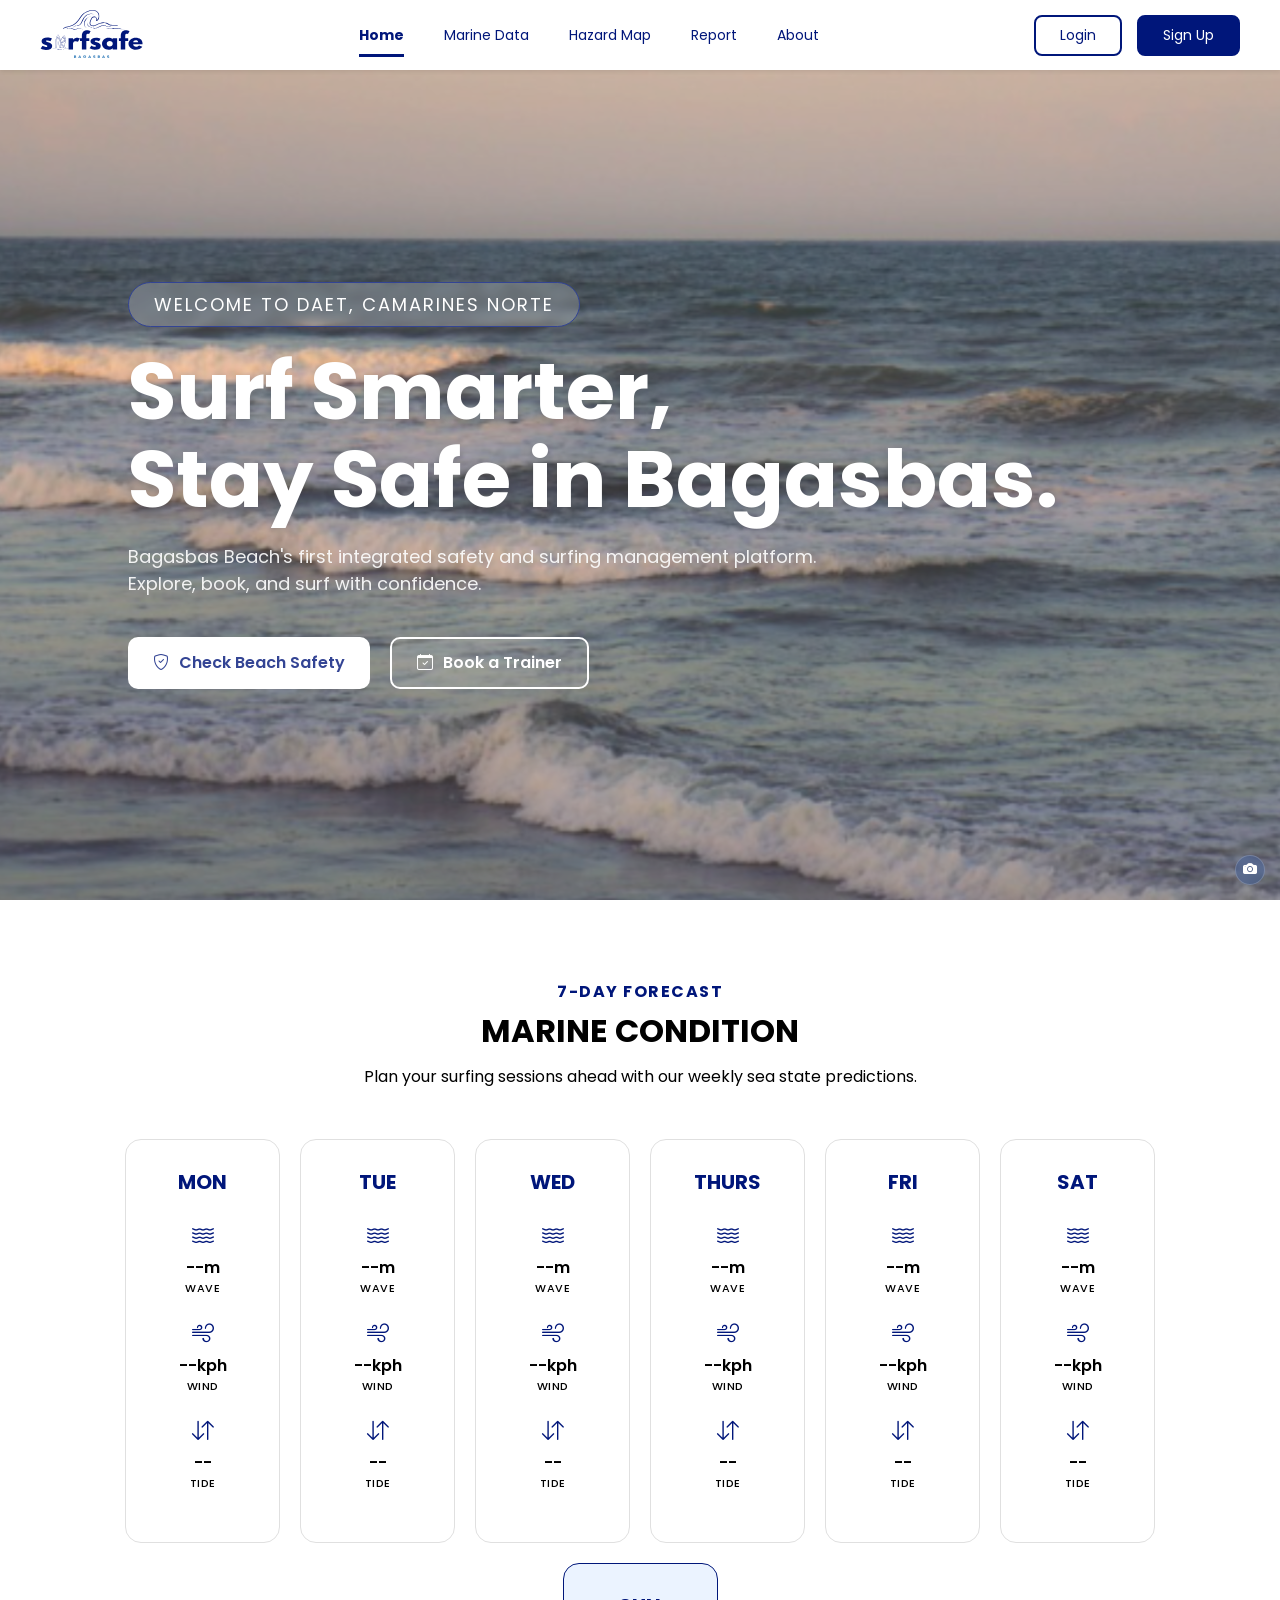
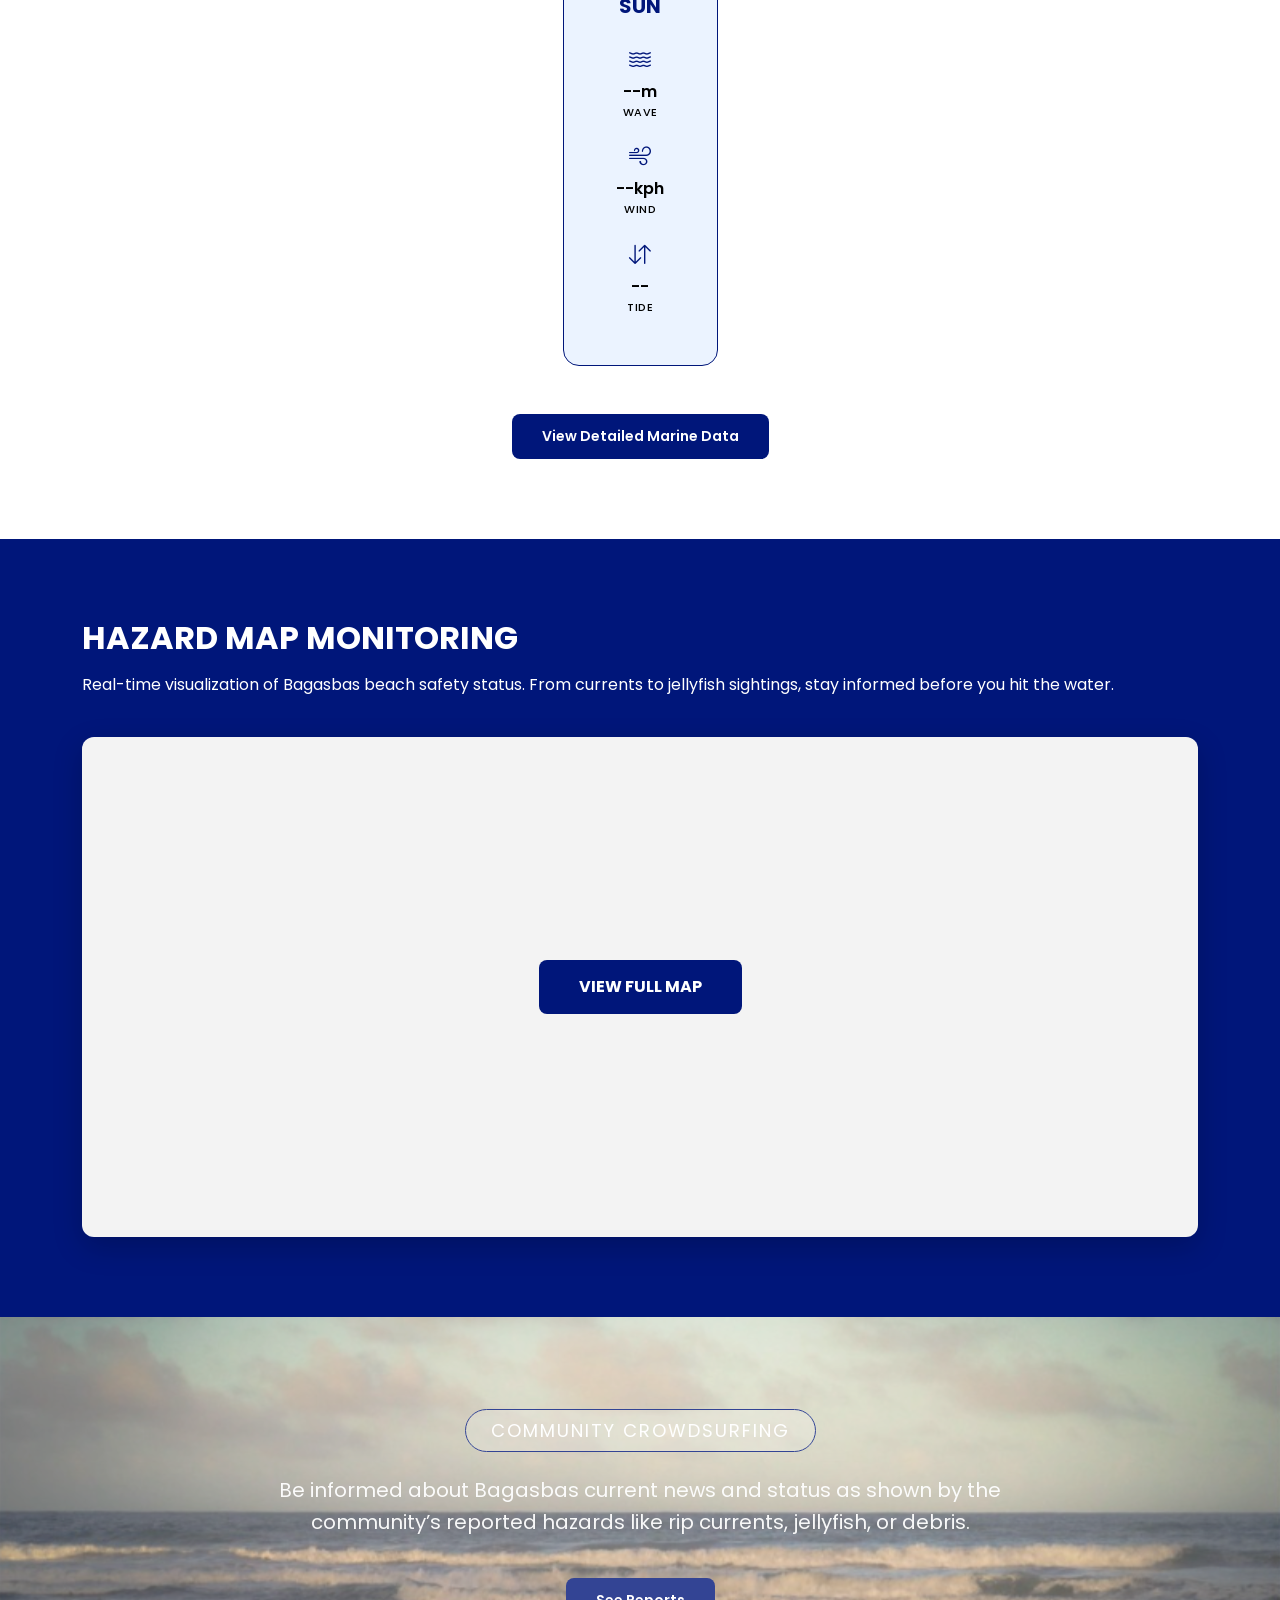
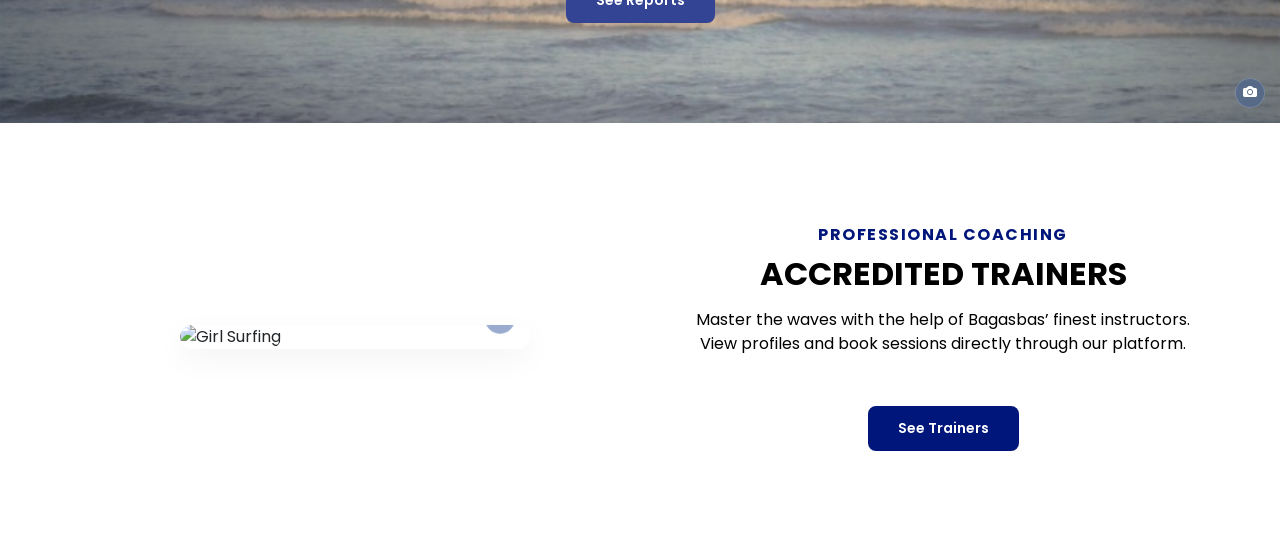
==== commit 506fc9f5: "Update: trainers.html, my_bookings.html" ====
--- a/index.html
+++ b/index.html
@@ -5,7 +5,7 @@
     <head>
 
         <meta charset="UTF-8">
-        <meta name="viewport" content="width=device-width, initial-scale=1.0">
+        <meta name="viewport" content="width=device-width, initial-scale=1.0, maximum-scale=1.0, user-scalable=no">
         <title>SurfSafe - Home</title>
 
         <link href="https://cdn.jsdelivr.net/npm/bootstrap@5.3.0/dist/css/bootstrap.min.css" rel="stylesheet">
@@ -40,10 +40,25 @@
                         <a href="my_bookings.html" id="nav-my-bookings" class="d-none">My Bookings</a>
                     </nav>
 
-                    <div class="auth-buttons">
+                    <div id="auth-controls" class="auth-buttons">
                         <a href="login.html" class="btn-login">Login</a>
                         <a href="signup.html" class="btn-signup">Sign Up</a>
                     </div>
+
+                    <div id="user-profile-section">
+                        <div class="dropdown">
+                            <a href="#" class="profile-link d-flex align-items-center dropdown-toggle" id="profileDropdown" data-bs-toggle="dropdown" aria-expanded="false">
+                                <i class="bi bi-person-circle profile-nav-icon"></i>
+                                <span class="ms-2">Profile</span>
+                            </a>
+                            <ul class="dropdown-menu dropdown-menu-end shadow" aria-labelledby="profileDropdown">
+                                <li><a class="dropdown-item" href="profile.html"><i class="bi bi-pencil-square me-2"></i>Edit Profile</a></li>
+                                <li><hr class="dropdown-divider"></li>
+                                <li><button class="dropdown-item text-danger" id="navLogoutBtn"><i class="bi bi-box-arrow-right me-2"></i>Logout</button></li>
+                            </ul>
+                        </div>
+                    </div>
+
                 </div>
             </div>
         </header>
@@ -141,7 +156,7 @@
                     <h2 class="report-description">Be informed about Bagasbas current news and status as shown by the community’s reported hazards like rip currents, jellyfish, or debris.</h2>
 
                     <div class="report-actions">
-                        <a href="reports.html" class="btn-see-reports">See Reports</a>
+                        <a href="report.html" class="btn-see-reports">See Reports</a>
                     </div>
 
                     <a href="#" class="photo-credit-btn" data-bs-toggle="tooltip" title="Photography by @Sebastian Concina">
--- a/style.css
+++ b/style.css
@@ -6,6 +6,8 @@
     --surf-border: #e0e0e0;
     --surf-gray: #F3F3F3;
     --surf-grayish: #666;
+    --active-green: #28a745;
+    --inactive-red: #dc3545;
 
 
     --font-family: 'Poppins', sans-serif;
@@ -101,6 +103,25 @@
     font-weight: 400;
     font-size: 14px;
     text-decoration: none;
+}
+
+#user-profile-section {
+    display: flex;
+    align-items: center;
+    margin-left: 15px;
+}
+
+.profile-link {
+    text-decoration: none;
+    color: nav(--surf-navy);
+    font-weight: 600;
+    display: flex;
+    align-items: center;
+}
+
+.profile-nav-icon {
+    font-size: 1.5rem; 
+    line-height: 1;
 }
 
 .main-content {
@@ -408,7 +429,7 @@
     opacity: 0.8;
 }
 
-.welcome-badge, .report-badge {
+.welcome-badge, .report-badge, .report-pill {
     background: rgba(255, 255, 255, 0.2);
     backdrop-filter: blur(5px);
     border: 1px solid var(--surf-navy);
@@ -548,7 +569,7 @@
     letter-spacing: 0.5px;
 }
 
-.btn-detailed, .btn-see-reports, .btn-see-trainers {
+.btn-detailed, .btn-see-reports, .btn-see-trainers, .btn-report-submit {
     background-color: var(--surf-navy);
     color: var(--surf-white);
     padding: 12px 30px;
@@ -559,7 +580,7 @@
     display: inline-block;
 }
 
-.btn-detailed:hover, .btn-full-map:hover, .btn-see-reports:hover, .btn-see-trainers:hover  {
+.btn-detailed:hover, .btn-full-map:hover, .btn-see-reports:hover, .btn-see-trainers:hover, .btn-report-submit:hover {
     background-color: #000f5a;
     color: white;
 }
@@ -837,6 +858,472 @@
 
 .photo-credit-btn i {
     font-size: 0.9rem;
+}
+
+.section-title-navy {
+    color: var(--surf-navy);
+    font-weight: 700;
+    font-family: var(--font-family);
+    margin-bottom: 1.5rem;
+}
+
+.report-entry {
+    background: var(--surf-white);
+    border-radius: 15px; 
+    display: flex;
+    overflow: hidden;
+    border: 1px solid var(--surf-border);
+    margin-bottom: 12px;
+}
+
+.status-indicator {
+    width: 6px;
+    flex-shrink: 0;
+}
+
+.entry-body {
+    padding: 1rem;
+    width: 100%;
+}
+
+.status-badge {
+    font-size: 0.65rem;
+    font-weight: 600;
+    letter-spacing: 0.5px;
+    margin-bottom: 10px;
+}
+
+.entry-description {
+    font-size: 0.9rem;
+    color: var(--surf-grayish);
+    line-height: 1.5;
+    margin-bottom: 10px;
+    display: block; 
+    overflow: visible; 
+    padding: 5px 0;
+}
+
+.location-text {
+    padding: 10px;
+    font-size: 0.8rem;
+    color: var(--surf-navy);
+    font-weight: 600;
+}
+
+.data-box {
+    border-left: 1px solid var(--surf-gray);
+    padding-left: 1rem;
+}
+
+.data-item label {
+    display: block;
+    font-size: 0.6rem;
+    text-transform: uppercase;
+    color: var(--surf-grayish);
+}
+
+.data-item span {
+    font-size: 0.75rem;
+    font-weight: 600;
+    color: var(--surf-black);
+}
+
+.reports-feed::-webkit-scrollbar { width: 4px; }
+.reports-feed::-webkit-scrollbar-thumb { background: #cbd5e0; border-radius: 10px; }
+
+.report-cta-banner {
+    width: 100%;
+    background: linear-gradient(rgba(0, 0, 0, 0.65), rgba(0, 0, 0, 0.65)), url('assets/crowdsurfing_bg.svg');
+    background-size: cover;
+    background-position: center;
+    padding: 100px 0;
+    color: var(--surf-white);
+}
+
+.report-badge-wrapper {
+    margin-bottom: 25px;
+}
+
+.report-cta-message {
+    font-family: var(--font-family);
+    font-size: 1.35rem;
+    font-weight: 400;
+    max-width: 800px;
+    margin: 0 auto 35px auto;
+    line-height: 1.5;
+    opacity: 0.95;
+}
+
+.report-list-section {
+    min-height: 400px;
+}
+
+.report-list-container {
+    min-height: 500px; 
+    display: flex;
+    flex-direction: column;
+}
+
+.reports-feed {
+    width: 100%;
+    max-height: 480px; 
+    overflow-y: auto;
+    padding-right: 10px;
+}
+
+.reports-feed:has(.no-reports-container) {
+    display: flex;
+    justify-content: center;
+    align-items: center;
+    min-height: 300px;
+}
+
+.no-reports-container {
+    padding: 40px;
+    text-align: center;
+}
+
+.no-reports-icon {
+    font-size: 4rem;
+    color: var(--surf-lightblue);
+    margin-bottom: 15px;
+    display: block;
+}
+
+.profile-container {
+    max-width: 1100px;
+    margin: 40px auto;
+    padding: 0 20px;
+}
+
+.profile-header-card {
+    background: var(--surf-white);
+    padding: 30px;
+    border-radius: 20px;
+    display: flex;
+    align-items: center;
+    gap: 30px;
+    box-shadow: 0 4px 15px rgba(0,0,0,0.05);
+    margin-bottom: 30px;
+    border: 1px solid var(--surf-border);
+}
+
+.profile-pic-wrapper {
+    position: relative;
+    width: 150px;
+    height: 150px;
+    flex-shrink: 0;
+}
+
+.profile-pic-img {
+    width: 100%;
+    height: 100%;
+    object-fit: cover;
+    border-radius: 50%;
+    border: 4px solid var(--surf-lightblue);
+}
+
+.upload-badge {
+    position: absolute;
+    bottom: 5px;
+    right: 5px;
+    background: var(--surf-navy);
+    color: white;
+    width: 35px;
+    height: 35px;
+    border-radius: 50%;
+    display: flex;
+    align-items: center;
+    justify-content: center;
+    cursor: pointer;
+    border: 3px solid var(--surf-white);
+    transition: 0.3s;
+}
+
+.upload-badge:hover {
+    transform: scale(1.1);
+    background-color: #002db3;
+}
+
+.profile-info-main h2 {
+    margin: 0;
+    color: var(--surf-navy);
+    font-weight: 700;
+}
+
+.trainer-status-badge {
+    display: inline-flex;
+    align-items: center;
+    gap: 5px;
+    background: var(--surf-lightblue);
+    color: var(--surf-navy);
+    padding: 6px 15px;
+    border-radius: 50px;
+    font-size: 13px;
+    font-weight: 600;
+    margin-top: 10px;
+}
+
+.location-label {
+    margin-top: 10px;
+    color: var(--surf-grayish);
+    font-size: 14px;
+}
+
+.profile-grid {
+    display: grid;
+    grid-template-columns: 350px 1fr;
+    gap: 30px;
+}
+
+.side-card, .main-profile-card {
+    background: var(--surf-white);
+    padding: 25px;
+    border-radius: 20px;
+    box-shadow: 0 4px 15px rgba(0,0,0,0.05);
+    border: 1px solid var(--surf-border);
+}
+
+.section-subtitle-profile {
+    font-size: 18px;
+    font-weight: 700;
+    color: var(--surf-navy);
+    margin-bottom: 20px;
+    display: flex;
+    justify-content: space-between;
+    align-items: center;
+    border-bottom: 2px solid var(--surf-gray);
+    padding-bottom: 10px;
+}
+
+.info-row {
+    margin-bottom: 15px;
+    border-bottom: 1px solid #f0f0f0;
+    padding-bottom: 8px;
+}
+
+.info-label {
+    display: block;
+    font-size: 12px;
+    color: var(--surf-grayish);
+    text-transform: uppercase;
+    letter-spacing: 0.5px;
+}
+
+.info-value {
+    font-weight: 600;
+    color: #333;
+    font-size: 14px;
+}
+
+.edit-btn-small {
+    font-size: 12px;
+    background: var(--surf-lightblue);
+    border: 1px solid var(--surf-navy);
+    padding: 5px 15px;
+    border-radius: 15px;
+    color: var(--surf-navy);
+    font-weight: 600;
+    cursor: pointer;
+    transition: 0.3s;
+}
+
+.edit-btn-small:hover {
+    background: var(--surf-navy);
+    color: white;
+}
+
+.profile-form-row {
+    display: flex;
+    gap: 20px;
+    flex-wrap: wrap;
+}
+
+.flex-1 { flex: 1; min-width: 200px; }
+
+.document-item {
+    display: flex;
+    gap: 15px;
+    align-items: center;
+    background: var(--surf-gray);
+    padding: 15px;
+    border-radius: 12px;
+}
+
+.doc-icon {
+    font-size: 28px;
+    color: var(--surf-navy);
+}
+
+.doc-title {
+    font-size: 14px;
+    font-weight: 600;
+    display: block;
+}
+
+.doc-status {
+    font-size: 12px;
+    color: green;
+}
+
+.logout-btn-custom {
+    width: 100%;
+    margin-top: 20px;
+    background-color: #dc3545;
+    color: white;
+    border: none;
+    padding: 10px;
+    border-radius: 25px;
+    font-weight: 600;
+    transition: 0.3s;
+    cursor: pointer;
+}
+
+.nav-link {
+    background-color: var(--surf-white);
+    border: 1px solid #dee2e6 !important;
+    color: #495057;
+    transition: all 0.3s ease;
+}
+
+.nav-link.active {
+    background-color: #002266 !important;
+    color: #fff !important;
+    border-color: #002266 !important;
+}
+
+.booking-card {
+    transition: transform 0.2s, box-shadow 0.2s;
+    cursor: pointer;
+    border-left: 6px solid #002266 !important;
+}
+
+.booking-card:hover {
+    transform: translateY(-3px);
+    box-shadow: 0 10px 20px rgba(0,0,0,0.1) !important;
+}
+
+.btn-view-details {
+    color: #002266;
+    border: 1px solid #002266;
+    font-size: 0.85rem;
+    font-weight: 600;
+}
+
+.btn-view-details:hover {
+    background-color: #002266;
+    color: #fff;
+}
+
+
+.text-primary, .text-primary.small.fw-bold {
+    color: var(--surf-navy) !important;
+}
+
+.trainer-card-fixed {
+    border: 1.5px solid var(--surf-navy);
+    border-radius: 15px;
+    overflow: hidden;
+    background: #fff;
+    max-width: 320px; 
+    margin: 0 auto; 
+    height: 100%;
+}
+
+.trainer-img-container {
+    height: 300px;
+    background-color: #f0f0f0;
+    display: flex;
+    align-items: center;
+    justify-content: center;
+    border-bottom: 1px solid #eee;
+}
+
+.trainer-img-top {
+    width: 100%;
+    height: 100%;
+    object-fit: cover;
+}
+
+.trainer-name-text {
+    font-weight: 700;
+    color: #000;
+    margin-top: 10px;
+}
+
+.trainer-rate {
+    color: var(--surf-navy);
+    font-weight: 700;
+}
+
+.btn-book-trainer {
+    background-color: var(--surf-navy);
+    color: white;
+    border: none;
+    padding: 5px 20px;
+    border-radius: 5px;
+    font-weight: 600;
+}
+
+.day-dot {
+    font-weight: 800;
+    margin: 0 4px;
+}
+.day-dot.active {
+    color: var(--active-green);
+}
+.day-dot.inactive {
+    color: var(--inactive-red);
+}
+
+.day-dot.past {
+    color: #ccc; 
+    font-weight: normal;
+}
+
+.text-navy { color: #00167A; }
+.btn-navy { background: #00167A; color: white; border-radius: 8px; }
+
+.nav-arrow {
+    position: absolute;
+    top: 50%;
+    transform: translateY(-50%);
+    background: rgba(255, 255, 255, 0.8);
+    border: none;
+    width: 40px;
+    height: 40px;
+    border-radius: 50%;
+    z-index: 1051;
+    transition: 0.3s;
+}
+
+.nav-arrow:hover { background: #00167A; color: white; }
+.prev-arrow { left: -20px; }
+.next-arrow { right: -20px; }
+
+.expertise-chip {
+    background-color: var(--surf-lightblue); 
+    color: var(--surf-navy);
+    padding: 5px 12px;
+    border-radius: 10px;
+    font-size: 0.75rem;
+    font-weight: 600;
+}
+
+.border-navy {
+    border: 1px solid #00167A !important;
+}
+
+.form-label {
+    color: #00167A;
+}
+
+.modal-body.position-relative {
+    min-height: 200px; 
+}
+
+.nav-arrow.d-none {
+    display: none !important;
 }
 
 /* RESPONSIVENESS */
@@ -984,7 +1471,20 @@
         padding-top: 20px;
         margin-top: 20px;
     }
-}
+
+    .profile-header-card {
+        flex-direction: column;
+        text-align: center;
+    }
+
+    .profile-grid {
+        grid-template-columns: 1fr;
+    }
+
+    .prev-arrow { left: 5px; }
+    .next-arrow { right: 5px; }
+}
+
 
 @media (max-width: 480px) {
     .main-title {
@@ -1008,4 +1508,5 @@
         white-space: normal; 
         height: auto; 
     }
-}+}
+
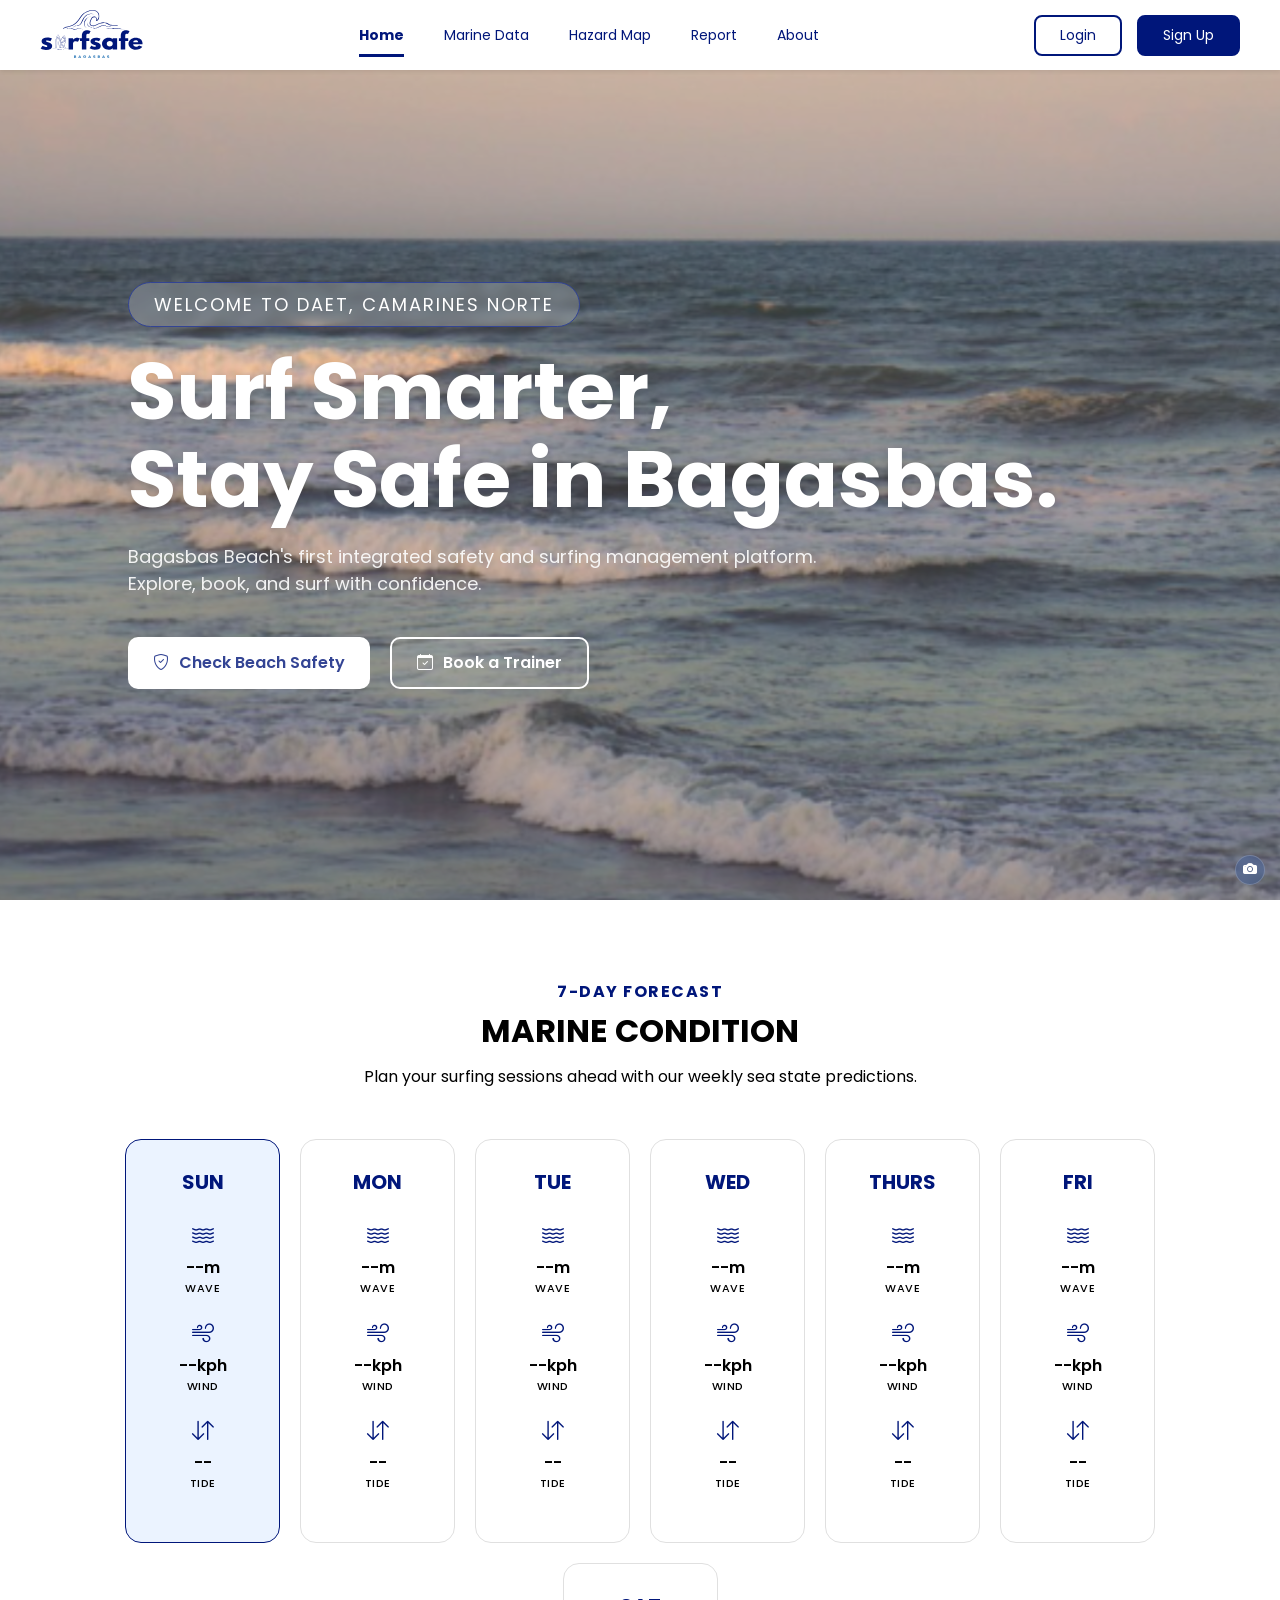
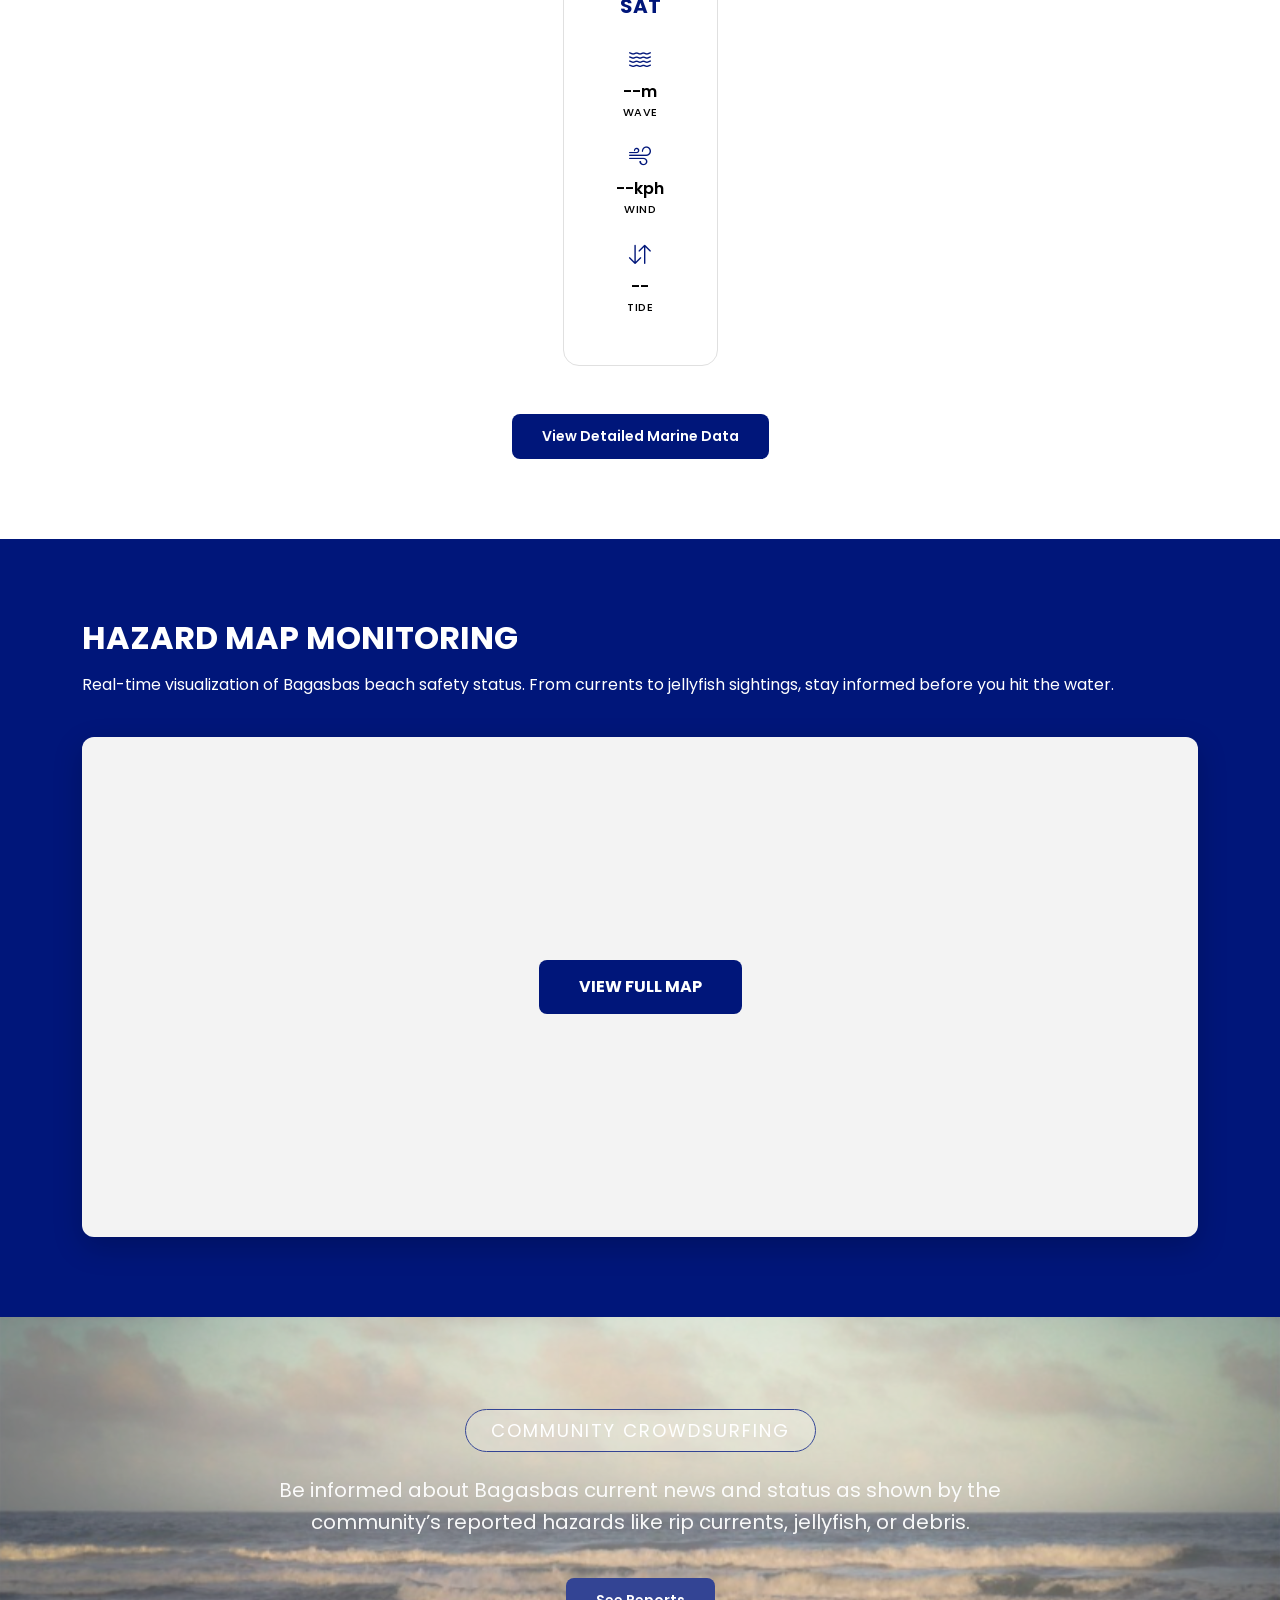
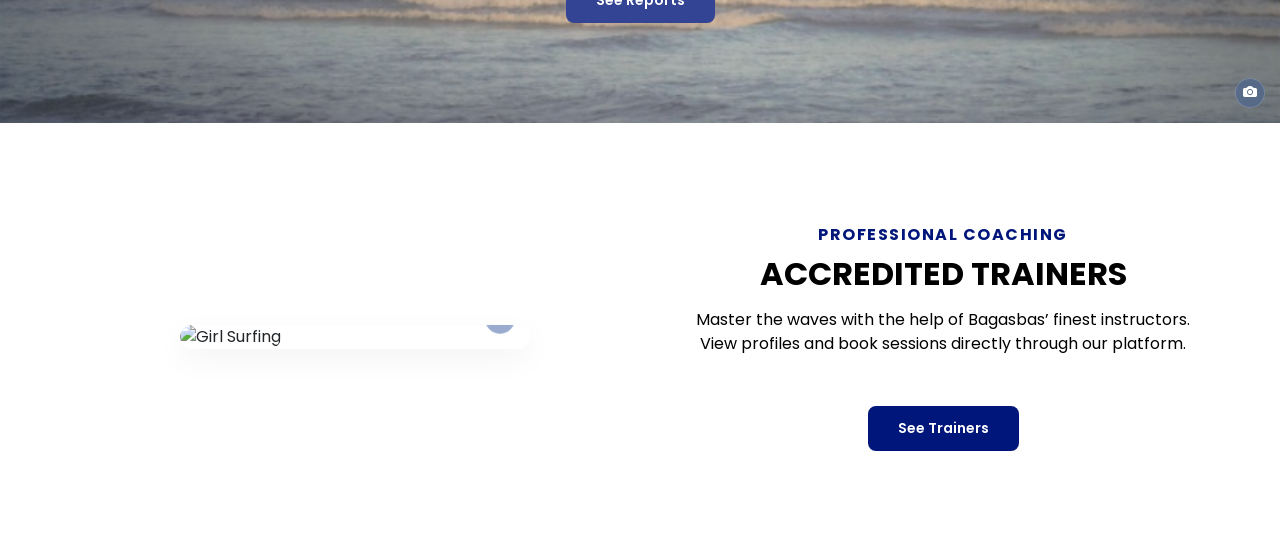
==== commit 81e27ec4: "7 days forecast for index" ====
--- a/index.html
+++ b/index.html
@@ -87,19 +87,19 @@
             <!-- MARINE FORECAST PREVIEW SECTION  -->
             <section class="marine-data-preview">
                 <div class="container text-center">
-                    
+
                     <div class="forecast-header">
                         <p class="forecast-badge">7-Day Forecast</p>
                         <h2 class="section-title">MARINE CONDITION</h2>
                         <p class="section-subtitle">Plan your surfing sessions ahead with our weekly sea state predictions.</p>
                     </div>
- 
+
                     <div class="forecast-wrapper d-flex justify-content-center flex-wrap" id="forecastContainer"></div>
 
                         <template id="forecastCardTemplate">
                             <div class="forecast-card">
                                 <h5 class="day-name"></h5>
-                                
+
                                 <div class="data-group">
                                     <i class="bi bi-water"></i>
                                     <span class="data-value"><span class="wave-val">--</span>m</span>
--- a/style.css
+++ b/style.css
@@ -1070,10 +1070,11 @@
     font-size: 14px;
 }
 
-.profile-grid {
+profile-grid {
     display: grid;
-    grid-template-columns: 350px 1fr;
-    gap: 30px;
+    grid-template-columns: 350px 1fr; /* Fixed width sa account info, flexible sa activity */
+    gap: 25px;
+    align-items: start;
 }
 
 .side-card, .main-profile-card {
@@ -1326,6 +1327,152 @@
     display: none !important;
 }
 
+#editToggleBtn {
+    transition: all 0.3s ease; 
+    border-color:  var(--surf-navy); 
+    color:  var(--surf-navy);
+}
+
+#editToggleBtn:hover, #saveBtn:hover {
+    background-color: var(--surf-navy) !important; 
+    color: white !important;
+    border-color:  var(--surf-navy) !important;
+}
+
+#map-picker {
+    height: 350px;
+    width: 100%;
+    border-radius: 8px;
+    border: 1px solid #ddd;
+    margin-bottom: 15px;
+}
+
+.booking-action-container {
+    min-width: 120px;
+    display: flex;
+    justify-content: flex-end; 
+}
+
+.btn-cancel-responsive {
+    width: auto; 
+    padding: 8px 20px;
+}
+
+.emergency-card, .safety-card {
+    transition: transform 0.3s ease;
+    border: none;
+}
+
+.emergency-card:hover, .safety-card:hover {
+    transform: translateY(-5px);
+}
+
+.emergency-card ul li, .safety-card ul li {
+    font-size: 0.95rem;
+    line-height: 1.5;
+    letter-spacing: 0.3px;
+}
+
+/* ABOUT PAGE CUSTOM STYLES */
+.about-page {
+    background-color: #ffffff;
+    font-family: 'Poppins', sans-serif;
+}
+
+.about-hero {
+    padding: 80px 0 40px;
+    text-align: center;
+    border-bottom: 1px solid #f0f0f0;
+}
+
+.brand-title {
+    font-weight: 800;
+    font-size: 3rem;
+    color: #001f54;
+    letter-spacing: 4px;
+    margin-bottom: 10px;
+}
+
+.brand-tagline {
+    color: #8fb1d1;
+    font-weight: 600;
+    text-transform: uppercase;
+    letter-spacing: 2px;
+}
+
+.story-wrapper {
+    display: flex;
+    flex-wrap: wrap;
+    gap: 40px;
+    align-items: center;
+}
+
+.story-content {
+    flex: 1;
+    min-width: 300px;
+}
+
+.story-content p {
+    color: #555;
+    line-height: 1.8;
+    margin-bottom: 20px;
+    text-align: justify;
+}
+
+.story-quote {
+    flex: 1;
+    min-width: 300px;
+    background-color: #f8fbff;
+    padding: 40px;
+    border-radius: 30px;
+    border-left: 8px solid #001f54;
+}
+
+.story-quote p {
+    font-style: italic;
+    font-size: 1.2rem;
+    color: #001f54;
+    font-weight: 500;
+    margin: 0;
+}
+
+.pillar-card {
+    padding: 40px 20px;
+    text-align: center;
+    background: #ffffff;
+    border: 1px solid #f0f0f0;
+    border-radius: 20px;
+    transition: all 0.3s ease;
+    height: 100%;
+}
+
+.pillar-card:hover {
+    box-shadow: 0 15px 30px rgba(0, 31, 84, 0.05);
+    transform: translateY(-10px);
+    border-color: #8fb1d1;
+}
+
+.pillar-icon {
+    font-size: 2.5rem;
+    color: #001f54;
+    margin-bottom: 20px;
+}
+
+.pillar-card h5 {
+    font-weight: 700;
+    color: #001f54;
+    margin-bottom: 15px;
+    text-transform: uppercase;
+    font-size: 1rem;
+}
+
+.pillar-card p {
+    font-size: 0.9rem;
+    color: #777;
+    line-height: 1.6;
+}
+
+
 /* RESPONSIVENESS */
 @media (max-width: 992px) {
     .main-title {
@@ -1338,6 +1485,17 @@
 
     .header-container {
         padding: 0 20px;
+    }
+
+    .profile-grid {
+        grid-template-columns: 1fr;
+    }
+
+    .main-profile-card {
+        background: #fff;
+        padding: 30px;
+        border-radius: 20px;
+        box-shadow: 0 4px 20px rgba(0,0,0,0.08);
     }
 }
 
@@ -1483,6 +1641,23 @@
 
     .prev-arrow { left: 5px; }
     .next-arrow { right: 5px; }
+
+    .booking-action-container {
+        width: 100% !important; 
+        display: flex !important;
+        justify-content: center !important; 
+        border-top: 1px solid var(--surf-border);
+        padding-top: 15px;
+        margin-top: 10px;
+    }
+
+    .btn-cancel-responsive {
+        width: 100% !important; 
+        max-width: 100%;
+    }
+
+     .brand-title { font-size: 2rem; }
+    .story-quote { order: -1; }
 }
 
 
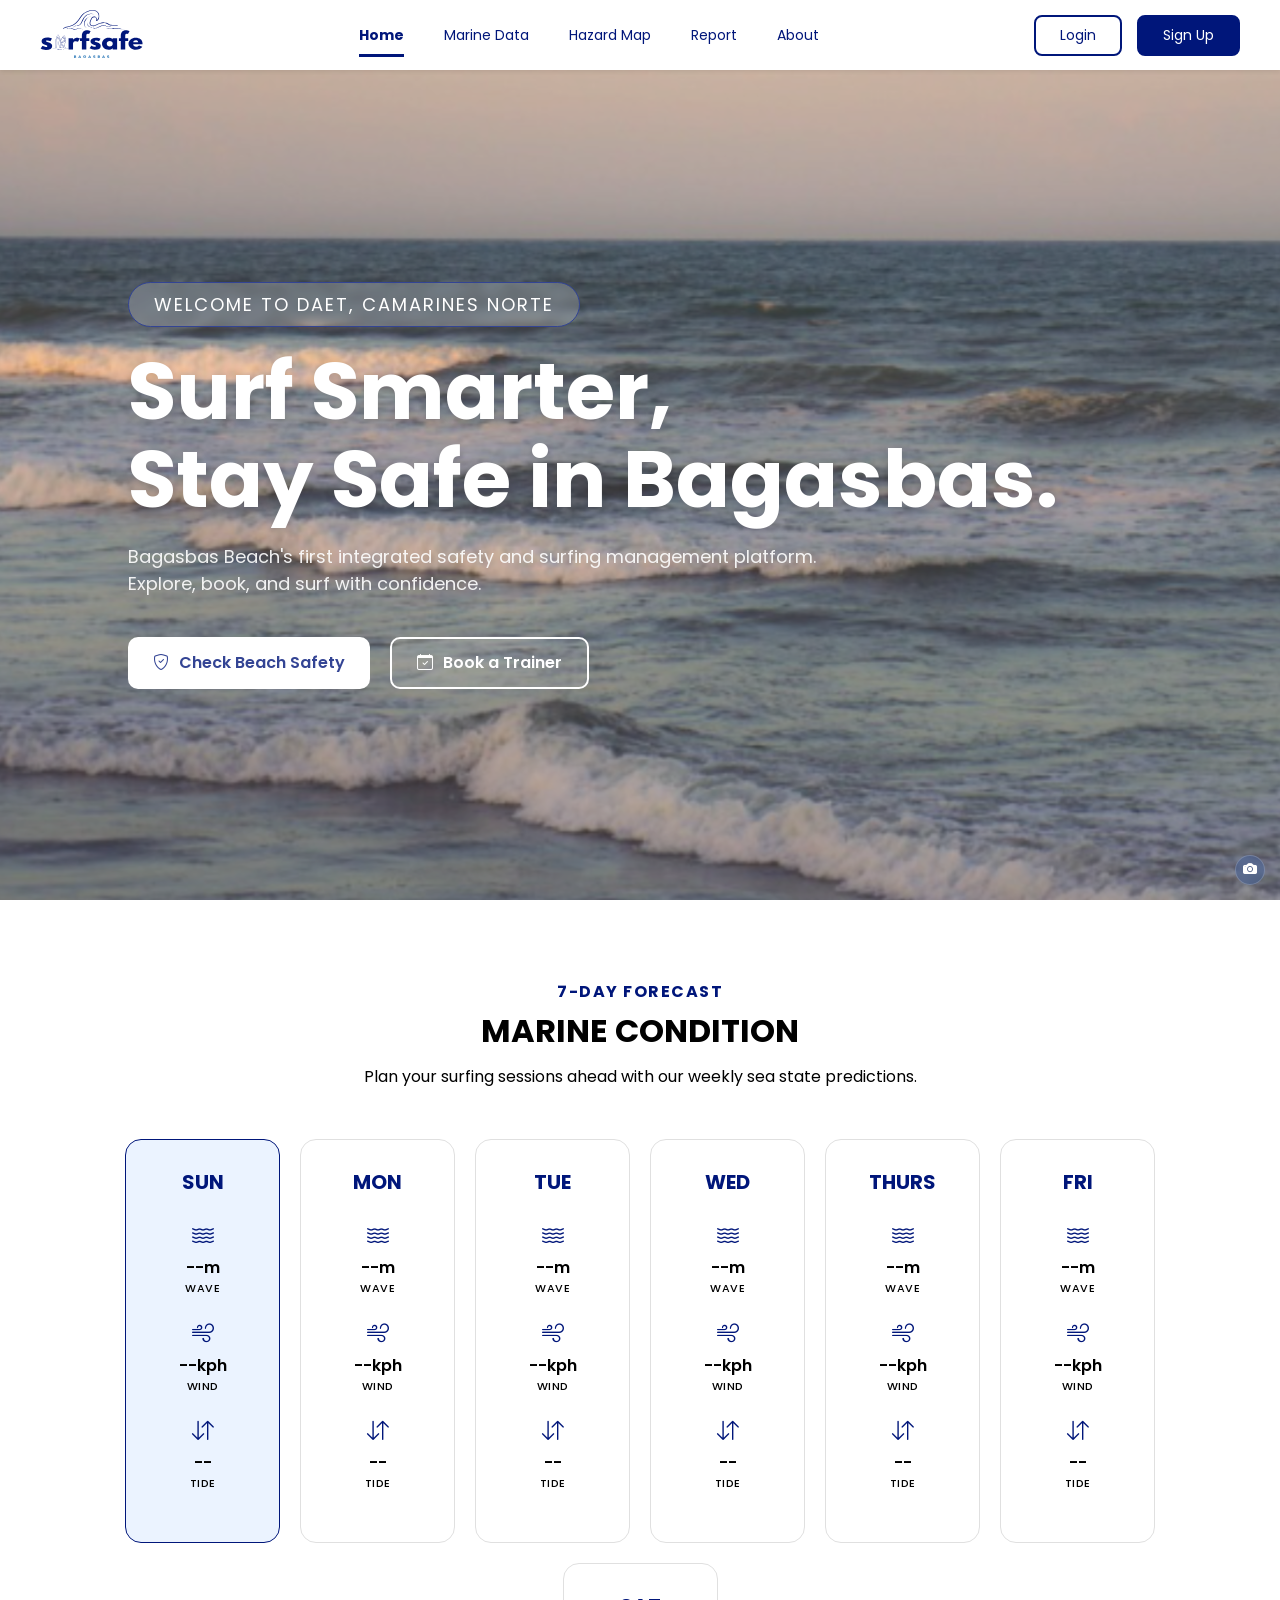
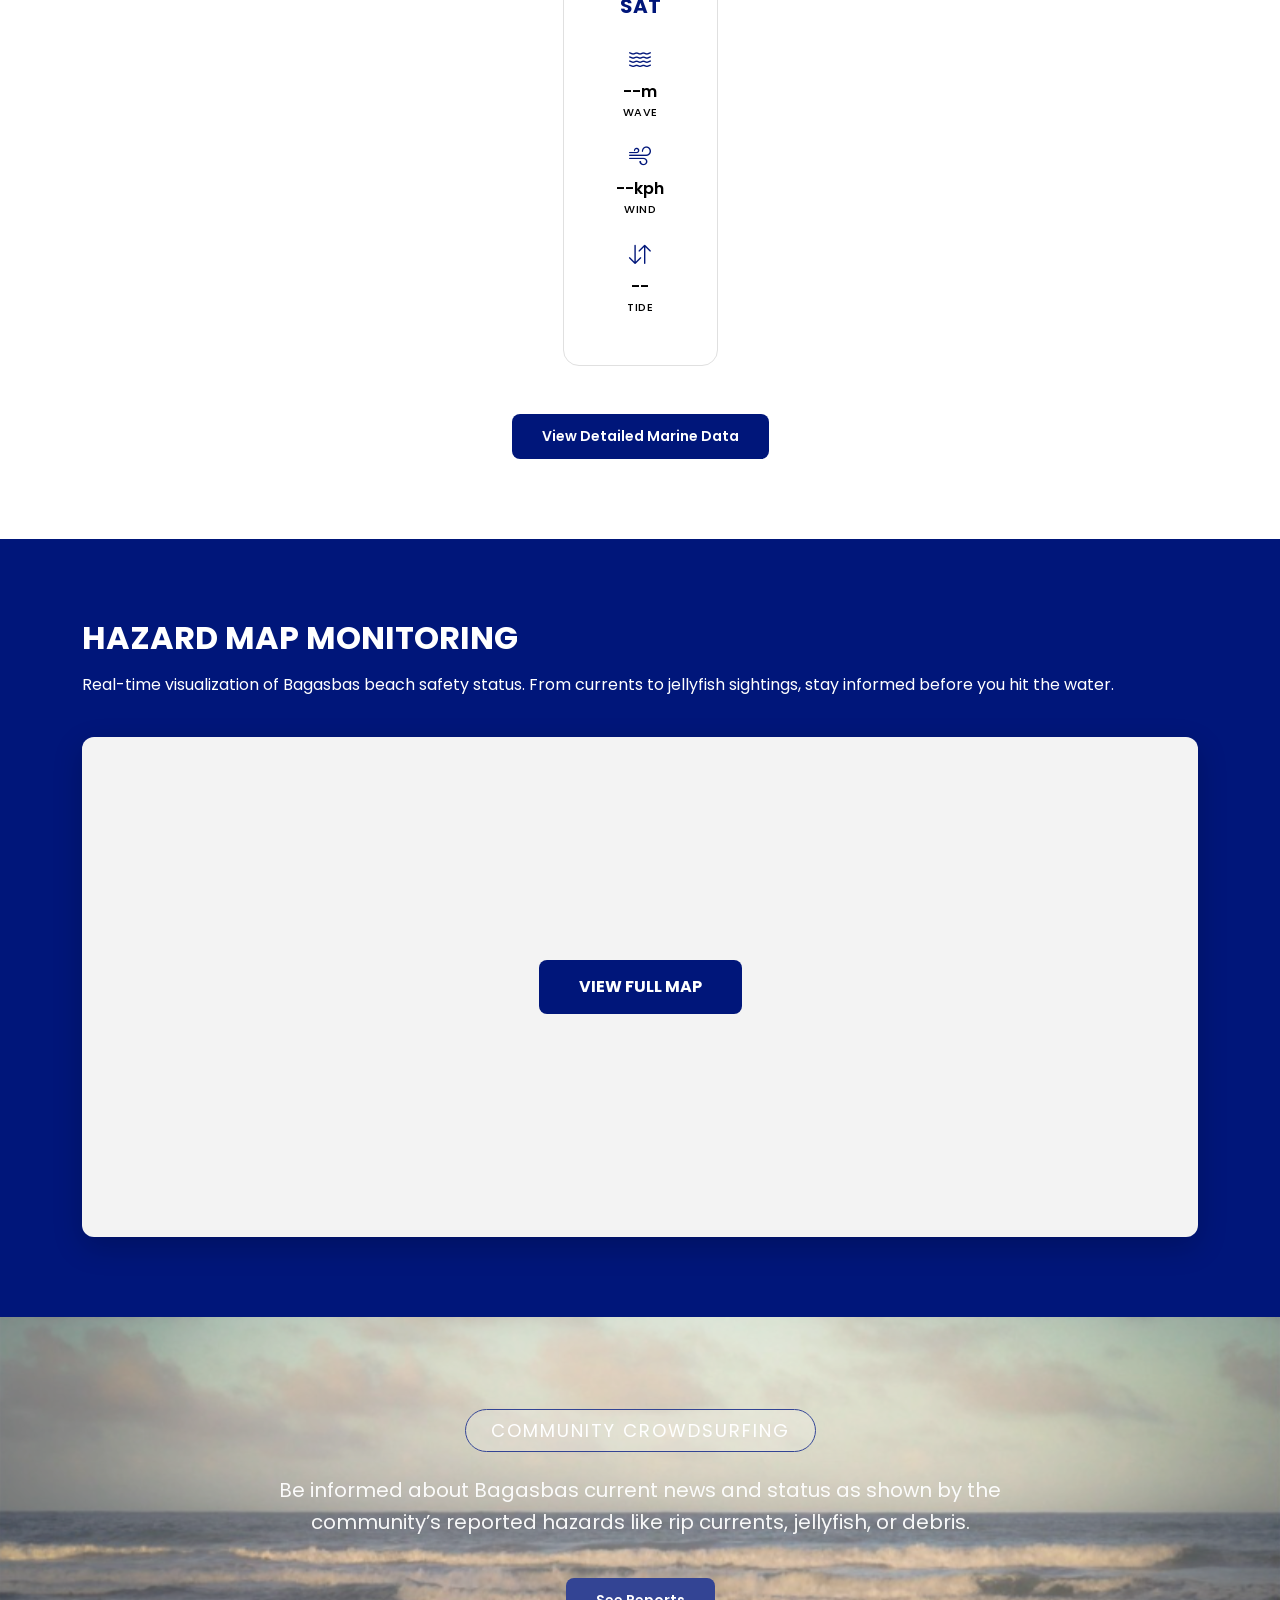
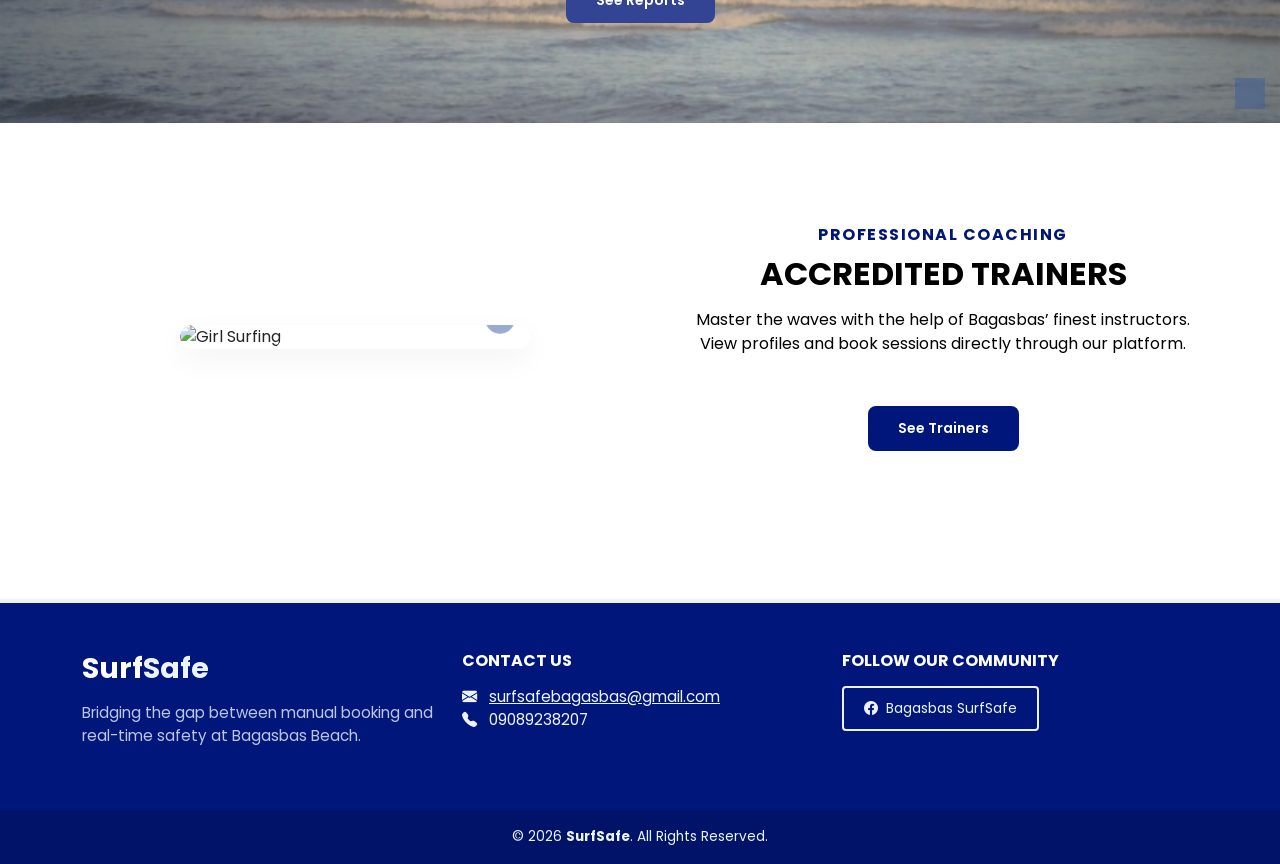
==== commit 58c91300: "saving my current progress before pulling integration updates" ====
--- a/index.html
+++ b/index.html
@@ -5,6 +5,7 @@
     <head>
 
         <meta charset="UTF-8">
+        
         <meta name="viewport" content="width=device-width, initial-scale=1.0, maximum-scale=1.0, user-scalable=no">
         <title>SurfSafe - Home</title>
 
@@ -87,19 +88,19 @@
             <!-- MARINE FORECAST PREVIEW SECTION  -->
             <section class="marine-data-preview">
                 <div class="container text-center">
-
+                    
                     <div class="forecast-header">
                         <p class="forecast-badge">7-Day Forecast</p>
                         <h2 class="section-title">MARINE CONDITION</h2>
                         <p class="section-subtitle">Plan your surfing sessions ahead with our weekly sea state predictions.</p>
                     </div>
-
+ 
                     <div class="forecast-wrapper d-flex justify-content-center flex-wrap" id="forecastContainer"></div>
 
                         <template id="forecastCardTemplate">
                             <div class="forecast-card">
                                 <h5 class="day-name"></h5>
-
+                                
                                 <div class="data-group">
                                     <i class="bi bi-water"></i>
                                     <span class="data-value"><span class="wave-val">--</span>m</span>
@@ -219,6 +220,40 @@
 
     </body>
 
+    <footer class="main-footer mt-5">
+        <div class="footer-top py-5">
+            <div class="container">
+                <div class="row gy-4">
+                    <div class="col-lg-4 col-md-6">
+                        <h5 class="footer-brand mb-3">Surf<span>Safe</span></h5>
+                        <p class="footer-tagline">Bridging the gap between manual booking and real-time safety at Bagasbas Beach.</p>
+                    </div>
+                    
+                    <div class="col-lg-4 col-md-6">
+                        <h6 class="text-uppercase fw-bold mb-3">Contact Us</h6>
+                        <ul class="list-unstyled footer-contact">
+                            <li><i class="bi bi-envelope-fill me-2"></i> <a href="mailto:surfsafebagasbas@gmail.com">surfsafebagasbas@gmail.com</a></li>
+                            <li><i class="bi bi-telephone-fill me-2"></i> <span>09089238207</span></li>
+                        </ul>
+                    </div>
+
+                    <div class="col-lg-4 col-md-6">
+                        <h6 class="text-uppercase fw-bold mb-3">Follow Our Community</h6>
+                        <a href="https://www.facebook.com/profile.php?id=61589966697537" target="_blank" class="btn btn-outline-light btn-sm social-btn">
+                            <i class="bi bi-facebook me-2"></i>Bagasbas SurfSafe
+                        </a>
+                    </div>
+                </div>
+            </div>
+        </div>
+        
+        <div class="footer-bottom py-3">
+            <div class="container text-center">
+                <p class="mb-0">&copy; 2026 <strong>SurfSafe</strong>. All Rights Reserved.</p>
+            </div>
+        </div>
+    </footer>
+
     <script src="https://cdn.jsdelivr.net/npm/bootstrap@5.3.0/dist/js/bootstrap.bundle.min.js"></script>
     <script src="script.js"></script>
 
--- a/style.css
+++ b/style.css
@@ -1472,6 +1472,61 @@
     line-height: 1.6;
 }
 
+.main-footer {
+    background-color: var(--surf-navy);
+    color: var(--surf-white);
+    font-family: var(--font-family);
+    border-top: 4px solid var(--surf-lightblue); 
+}
+
+.footer-brand {
+    font-weight: 700;
+    font-size: 1.8rem;
+    color: var(--surf-white);
+}
+
+.footer-brand span {
+    color: var(--surf-lightblue); 
+}
+
+.footer-tagline {
+    font-size: 0.95rem;
+    color: var(--surf-lightblue);
+    opacity: 0.8;
+}
+
+.footer-contact li, .footer-contact a {
+    color: var(--surf-lightblue);
+    font-size: 0.95rem;
+    transition: 0.3s;
+}
+
+.footer-contact a:hover {
+    color: var(--surf-white);
+}
+
+.social-btn {
+    border: 2px solid var(--surf-lightblue);
+    color: var(--surf-lightblue);
+    background: transparent;
+    border-radius: 4px; 
+    padding: 10px 20px;
+}
+
+.social-btn:hover {
+    background-color: var(--surf-lightblue);
+    color: var(--surf-navy);
+}
+
+.footer-bottom {
+    background-color: rgba(0, 0, 0, 0.15); 
+    padding: 15px 0;
+}
+
+.footer-bottom p {
+    color: var(--surf-lightblue);
+    font-size: 0.85rem;
+}
 
 /* RESPONSIVENESS */
 @media (max-width: 992px) {
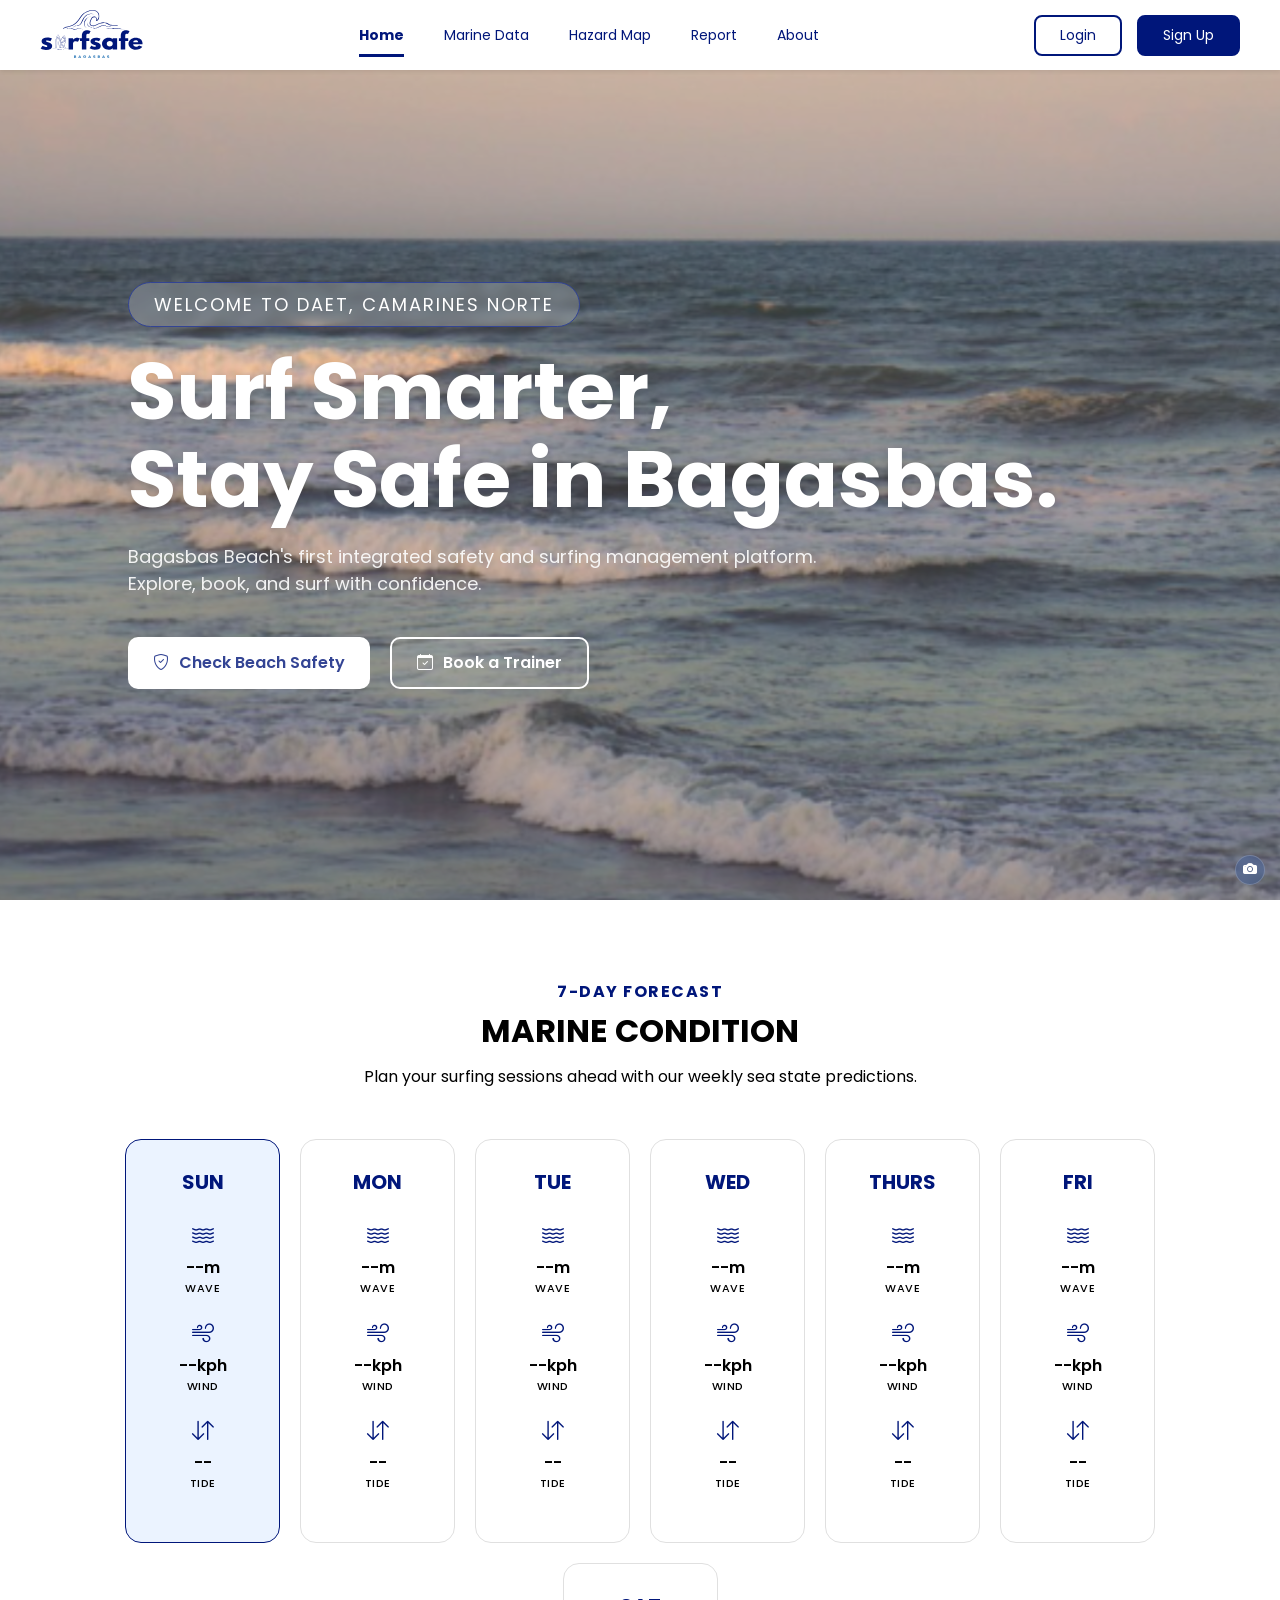
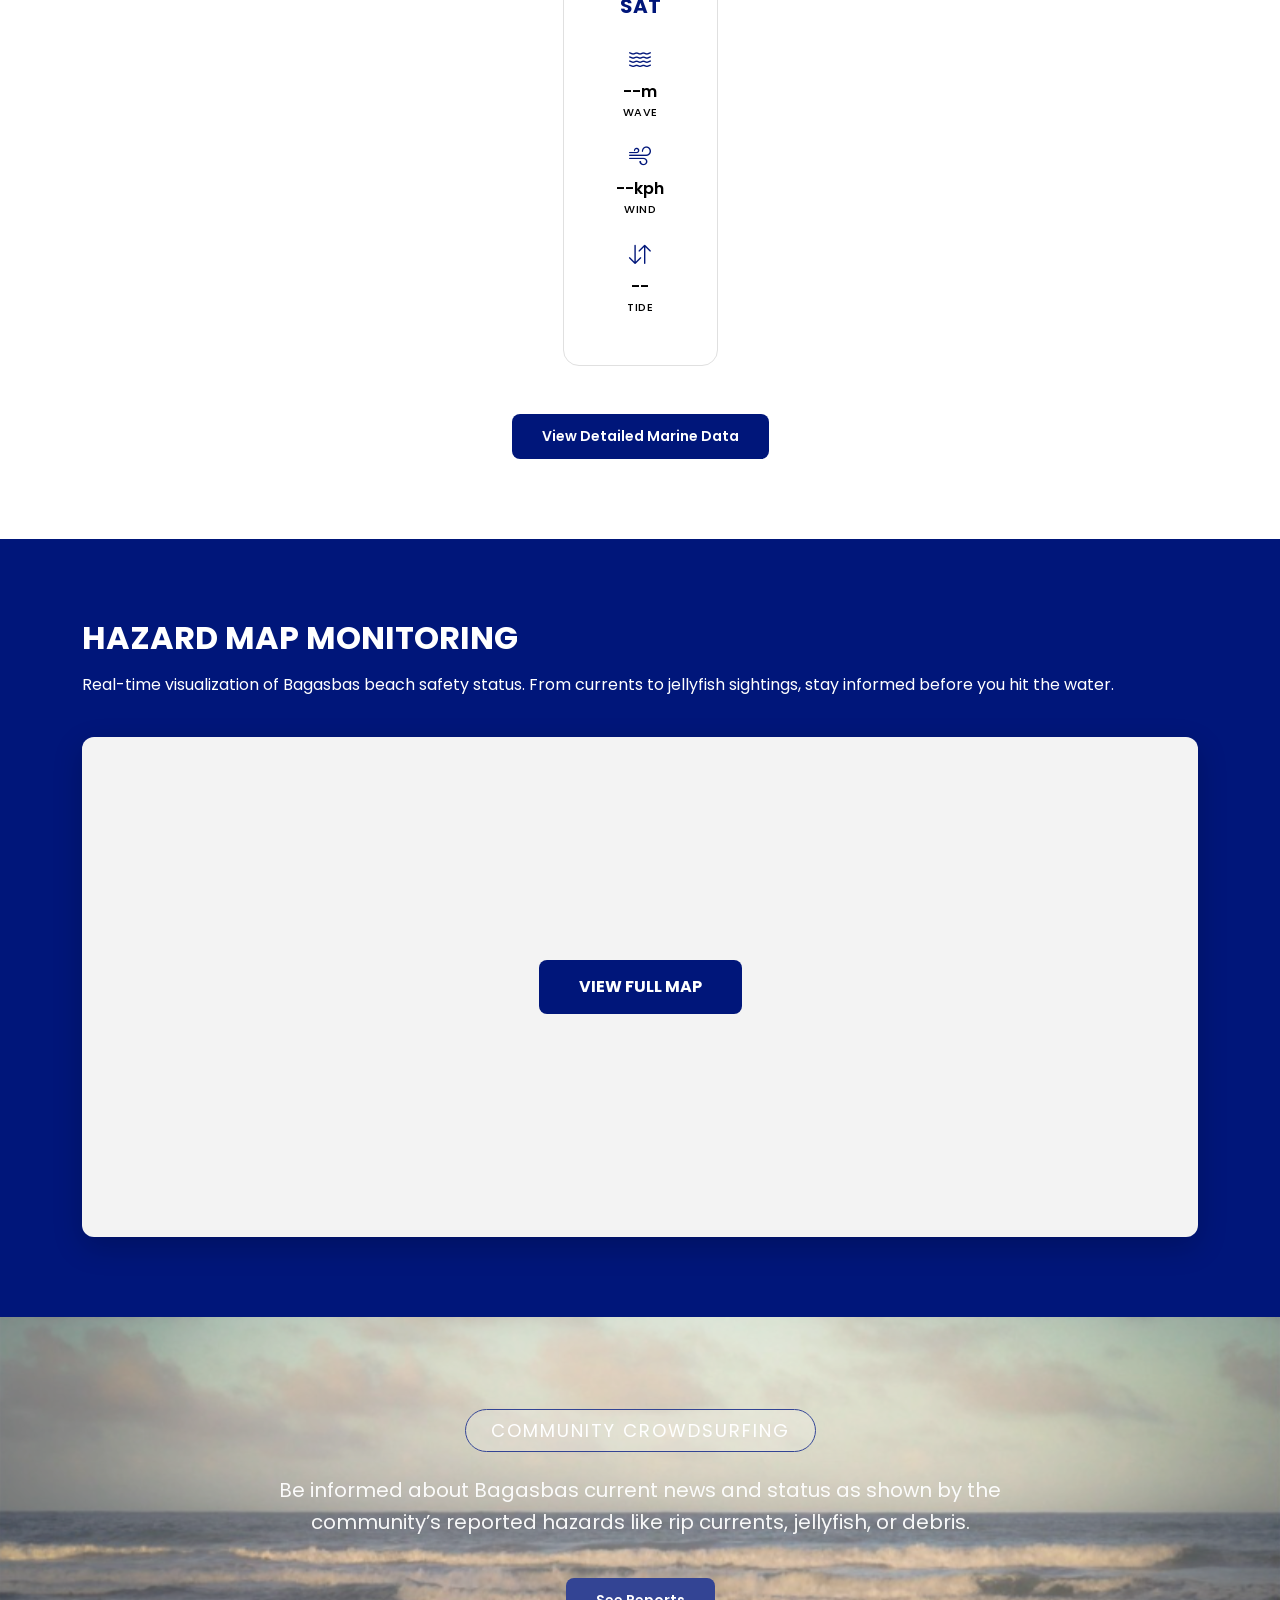
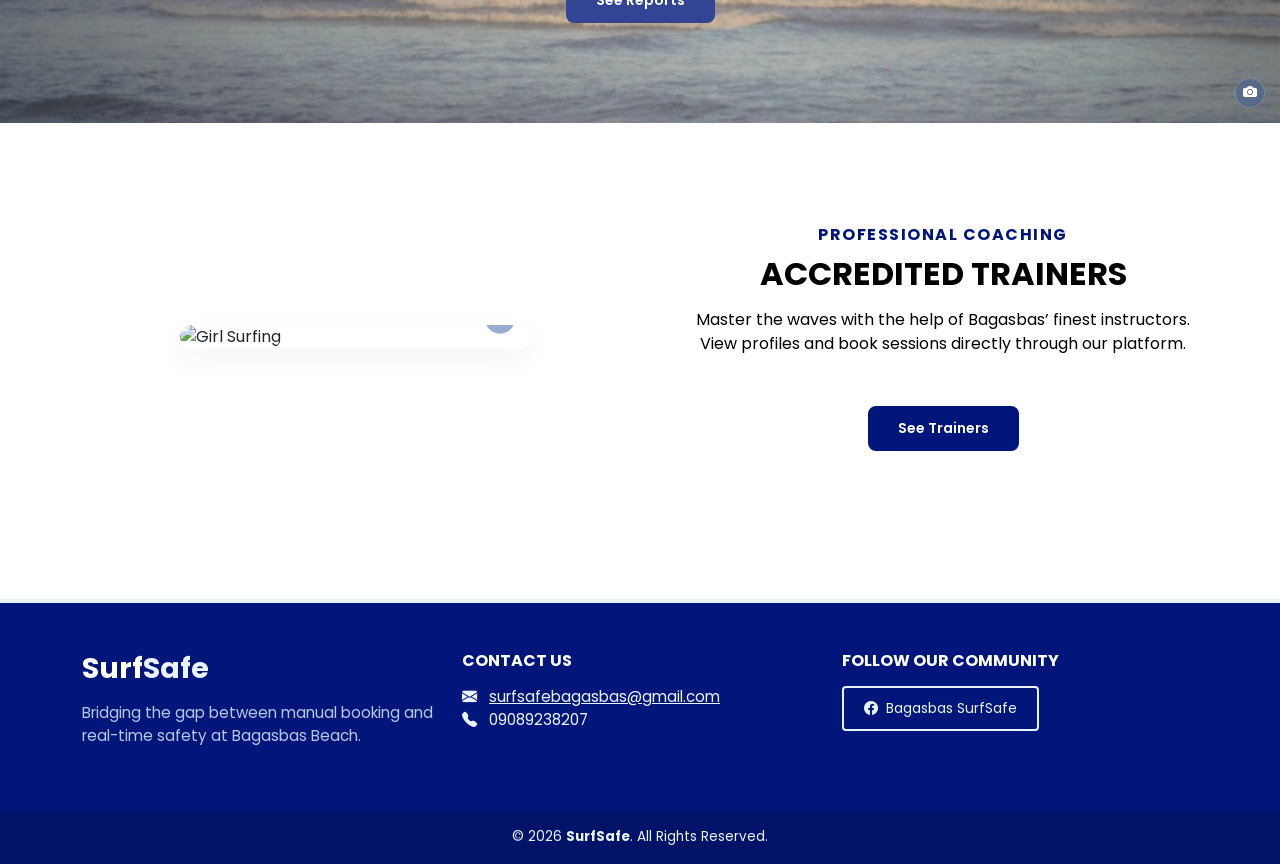
==== commit 8521397d: "Merge remote-tracking branch 'origin/integration'" ====
--- a/index.html
+++ b/index.html
@@ -88,19 +88,19 @@
             <!-- MARINE FORECAST PREVIEW SECTION  -->
             <section class="marine-data-preview">
                 <div class="container text-center">
-                    
+
                     <div class="forecast-header">
                         <p class="forecast-badge">7-Day Forecast</p>
                         <h2 class="section-title">MARINE CONDITION</h2>
                         <p class="section-subtitle">Plan your surfing sessions ahead with our weekly sea state predictions.</p>
                     </div>
- 
+
                     <div class="forecast-wrapper d-flex justify-content-center flex-wrap" id="forecastContainer"></div>
 
                         <template id="forecastCardTemplate">
                             <div class="forecast-card">
                                 <h5 class="day-name"></h5>
-                                
+
                                 <div class="data-group">
                                     <i class="bi bi-water"></i>
                                     <span class="data-value"><span class="wave-val">--</span>m</span>
